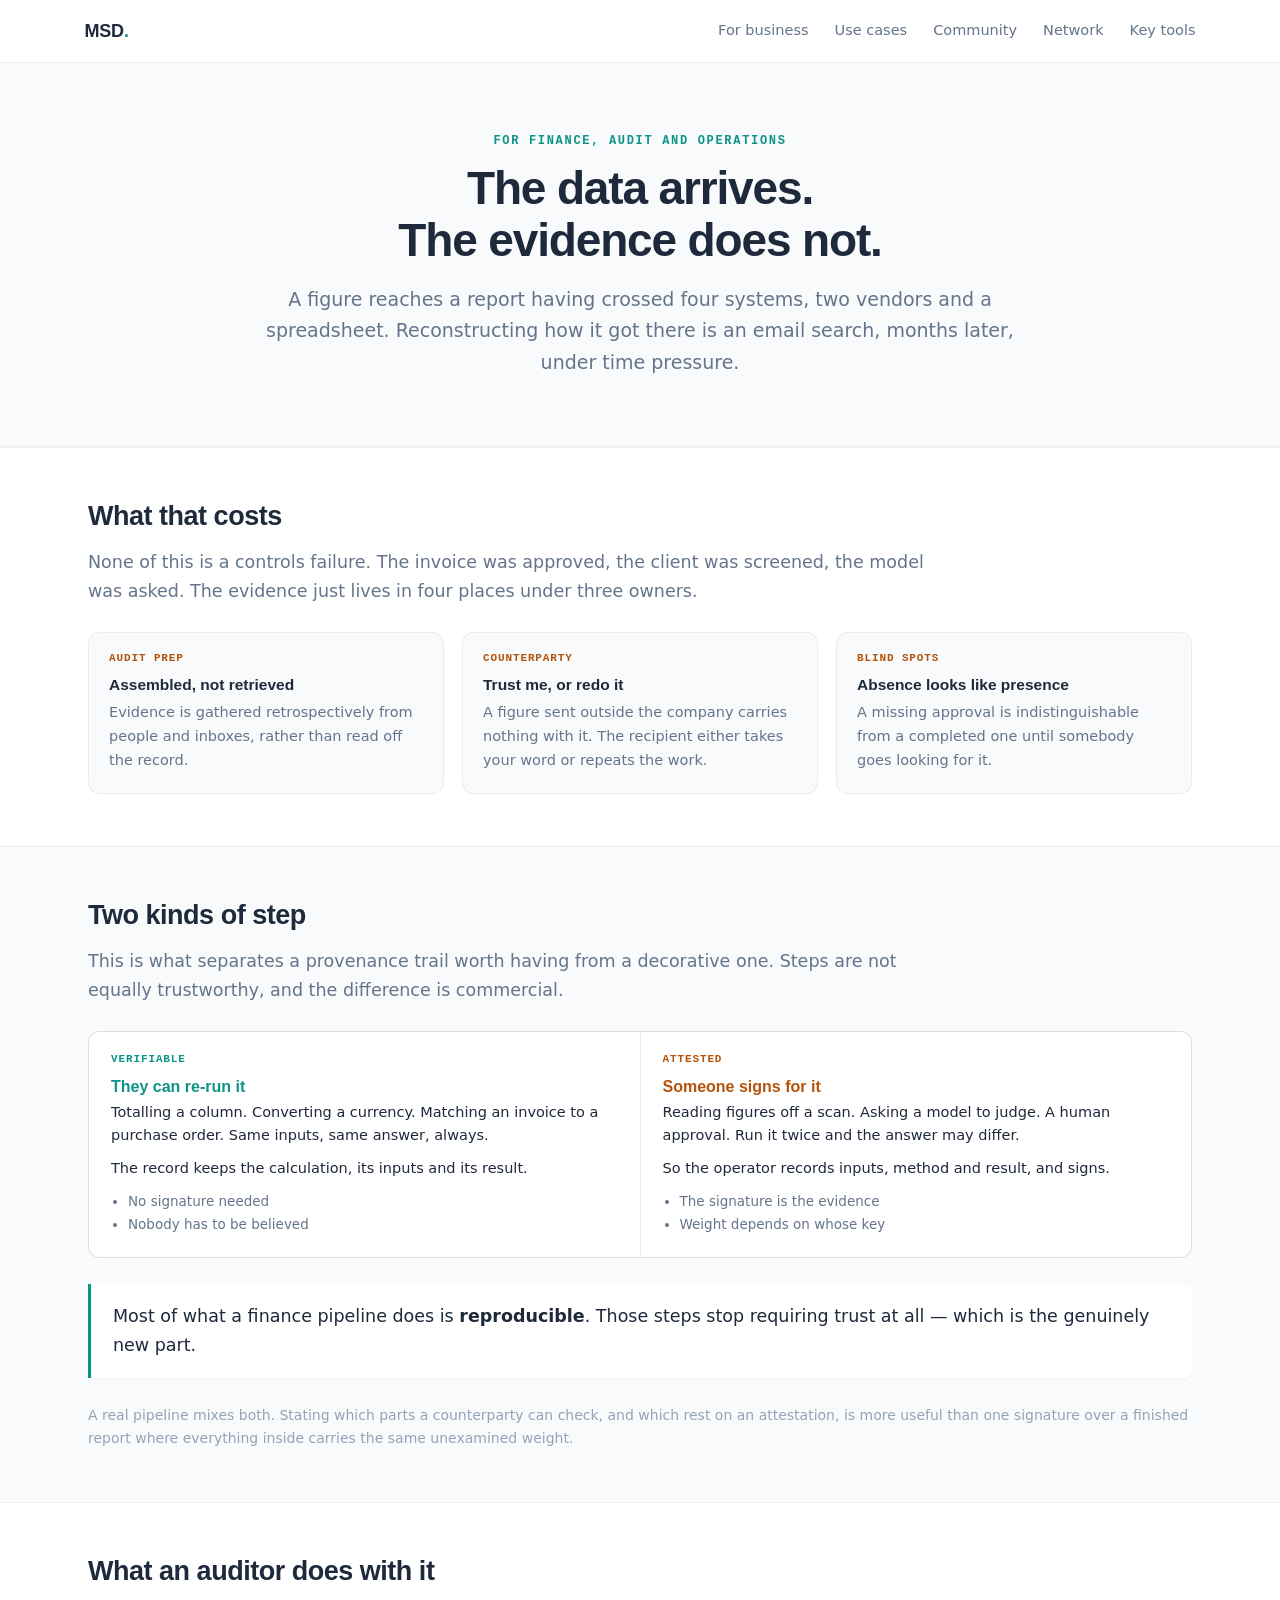
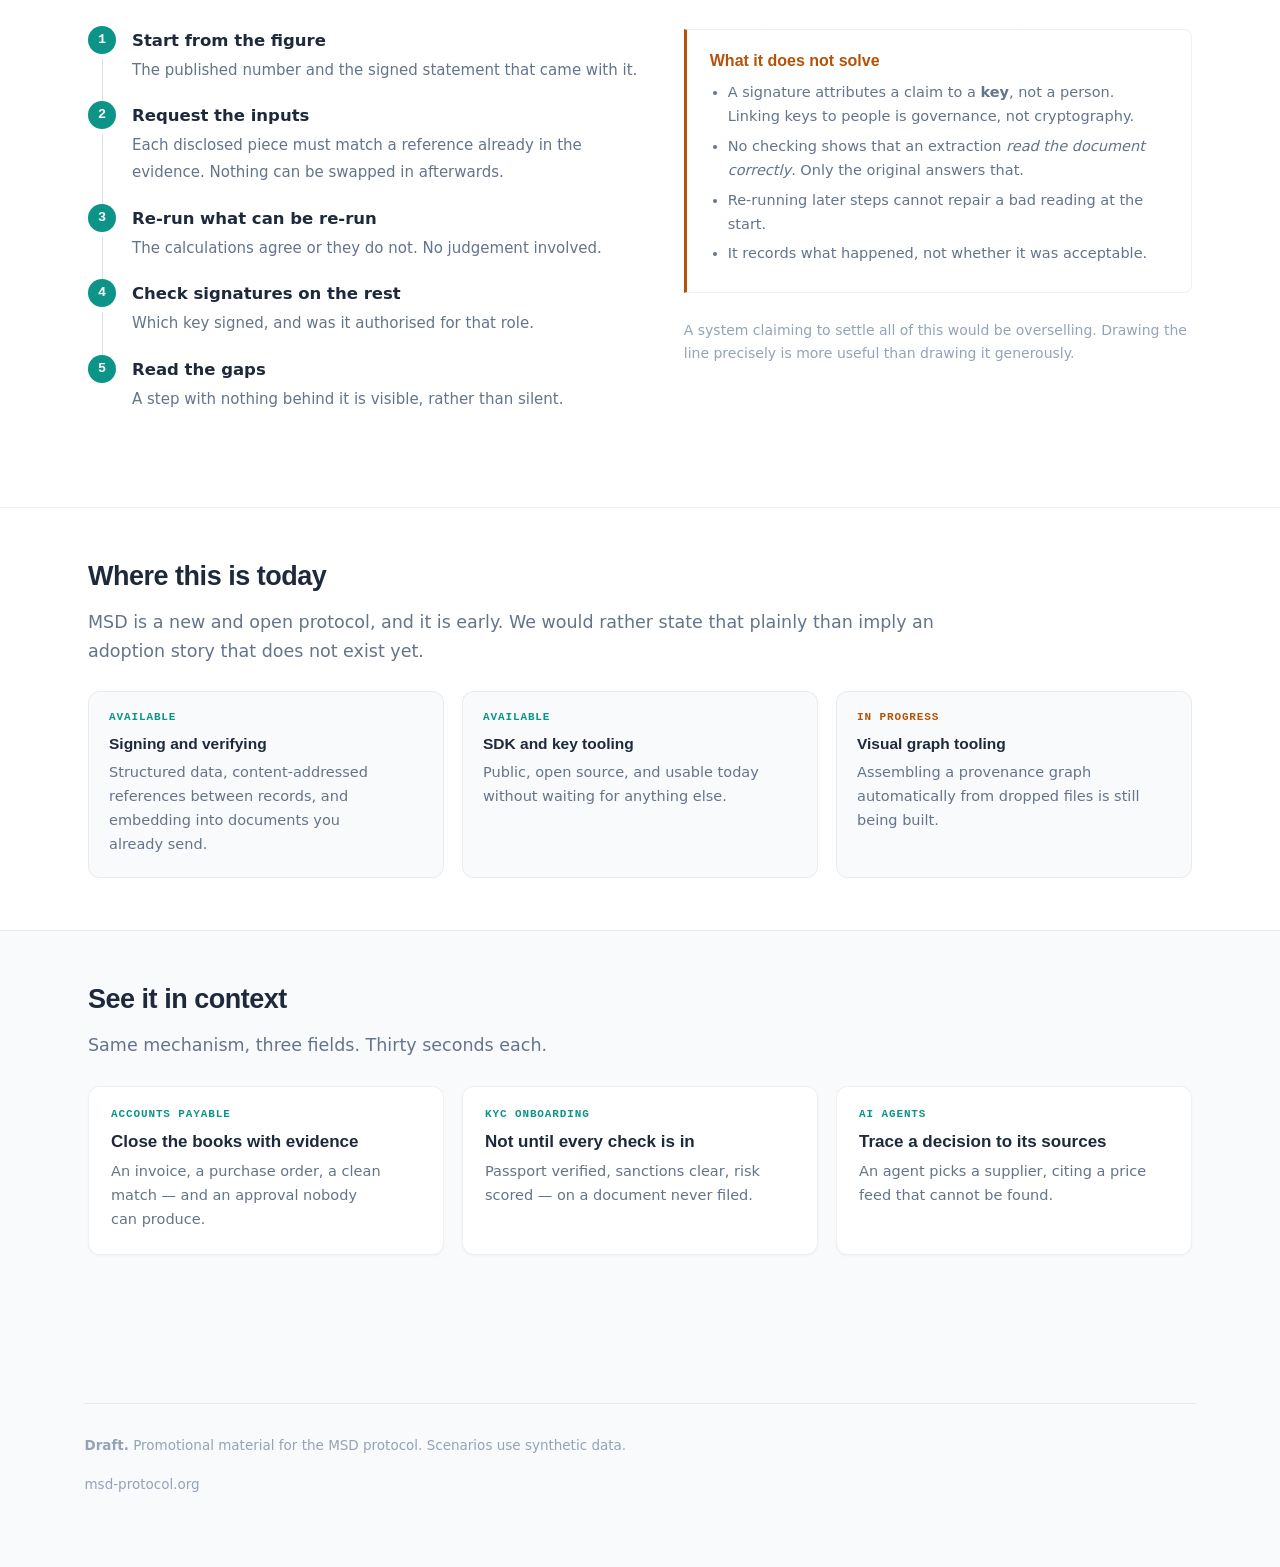
==== docs/business.html @ fffc9684 "Answer the sponsor and supervisor reviews on the landing page Two reviews a week apart asked for dif" ====
<!doctype html>
<html lang="en">
<head>
<meta charset="utf-8">
<meta name="viewport" content="width=device-width,initial-scale=1">
<title>MSD for finance and audit</title>
<meta name="description" content="What a provenance trail is worth to a finance or audit team: what a counterparty can check themselves, what rests on a signature, and what neither can tell you.">
<link rel="stylesheet" href="style.css">
</head>
<body>

<nav><div class="wrap">
  <a class="brand" href="./">MSD<span>.</span></a>
  <div class="nav-links">
    <a href="business.html">For business</a>
    <a href="cases.html">Use cases</a>
    <a href="community.html">Community</a>
    <a class="hide-sm" href="https://network.msd-protocol.org/">Network</a>
    <a class="hide-sm" href="https://key-tools.msd-protocol.org/">Key tools</a>
  </div>
</div></nav>

<header class="hero hero-center"><div class="wrap">
  <div class="eyebrow">For finance, audit and operations</div>
  <h1>The data arrives.<br>The evidence does not.</h1>
  <p class="lede">A figure reaches a report having crossed four systems, two vendors and a spreadsheet. Reconstructing how it got there is an email search, months later, under time pressure.</p>
</div></header>

<section class="band"><div class="wrap">
  <h2>What that costs</h2>
  <p class="section-lede">None of this is a controls failure. The invoice was approved, the client was screened, the model was asked. The evidence just lives in four places under three owners.</p>
  <div class="stats">
    <div class="stat">
      <span class="ico">Audit prep</span>
      <h4>Assembled, not retrieved</h4>
      <p>Evidence is gathered retrospectively from people and inboxes, rather than read off the record.</p>
    </div>
    <div class="stat">
      <span class="ico">Counterparty</span>
      <h4>Trust me, or redo it</h4>
      <p>A figure sent outside the company carries nothing with it. The recipient either takes your word or repeats the work.</p>
    </div>
    <div class="stat">
      <span class="ico">Blind spots</span>
      <h4>Absence looks like presence</h4>
      <p>A missing approval is indistinguishable from a completed one until somebody goes looking for it.</p>
    </div>
  </div>
</div></section>

<section class="band plain"><div class="wrap">
  <h2 id="two-kinds">Two kinds of step</h2>
  <p class="section-lede">This is what separates a provenance trail worth having from a decorative one. Steps are not equally trustworthy, and the difference is commercial.</p>

  <div class="compare">
    <div class="c-ver">
      <p class="sub">Verifiable</p>
      <p class="hd">They can re-run it</p>
      <p>Totalling a column. Converting a currency. Matching an invoice to a purchase order.
      Same inputs, same answer, always.</p>
      <p>The record keeps the calculation, its inputs and its result.</p>
      <ul><li>No signature needed</li><li>Nobody has to be believed</li></ul>
    </div>
    <div class="c-att">
      <p class="sub">Attested</p>
      <p class="hd">Someone signs for it</p>
      <p>Reading figures off a scan. Asking a model to judge. A human approval. Run it twice and the answer may differ.</p>
      <p>So the operator records inputs, method and result, and signs.</p>
      <ul><li>The signature is the evidence</li><li>Weight depends on whose key</li></ul>
    </div>
  </div>

  <div class="pull">Most of what a finance pipeline does is <strong>reproducible</strong>.
  Those steps stop requiring trust at all — which is the genuinely new part.</div>

  <p class="note">A real pipeline mixes both. Stating which parts a counterparty can check, and which rest on an attestation, is more useful than one signature over a finished report where everything inside carries the same unexamined weight.</p>
</div></section>

<section class="band"><div class="wrap">
  <h2>What an auditor does with it</h2>
  <div class="duo">
    <ol class="steps">
      <li><strong>Start from the figure</strong><span>The published number and the signed statement that came with it.</span></li>
      <li><strong>Request the inputs</strong><span>Each disclosed piece must match a reference already in the evidence. Nothing can be swapped in afterwards.</span></li>
      <li><strong>Re-run what can be re-run</strong><span>The calculations agree or they do not. No judgement involved.</span></li>
      <li><strong>Check signatures on the rest</strong><span>Which key signed, and was it authorised for that role.</span></li>
      <li><strong>Read the gaps</strong><span>A step with nothing behind it is visible, rather than silent.</span></li>
    </ol>
    <div>
      <div class="limits">
        <h3>What it does not solve</h3>
        <ul>
          <li>A signature attributes a claim to a <strong>key</strong>, not a person. Linking keys to people is governance, not cryptography.</li>
          <li>No checking shows that an extraction <em>read the document correctly</em>. Only the original answers that.</li>
          <li>Re-running later steps cannot repair a bad reading at the start.</li>
          <li>It records what happened, not whether it was acceptable.</li>
        </ul>
      </div>
      <p class="note">A system claiming to settle all of this would be overselling. Drawing the line precisely is more useful than drawing it generously.</p>
    </div>
  </div>
</div></section>

<section class="band"><div class="wrap">
  <h2>Where this is today</h2>
  <p class="section-lede">MSD is a new and open protocol, and it is early. We would rather state that plainly than imply an adoption story that does not exist yet.</p>
  <div class="stats">
    <div class="stat">
      <span class="ico" style="color:var(--teal)">Available</span>
      <h4>Signing and verifying</h4>
      <p>Structured data, content-addressed references between records, and embedding into documents you already send.</p>
    </div>
    <div class="stat">
      <span class="ico" style="color:var(--teal)">Available</span>
      <h4>SDK and key tooling</h4>
      <p>Public, open source, and usable today without waiting for anything else.</p>
    </div>
    <div class="stat">
      <span class="ico">In progress</span>
      <h4>Visual graph tooling</h4>
      <p>Assembling a provenance graph automatically from dropped files is still being built.</p>
    </div>
  </div>
</div></section>

<section class="band plain"><div class="wrap">
  <h2>See it in context</h2>
  <p class="section-lede">Same mechanism, three fields. Thirty seconds each.</p>
  <div class="cards">
    <a class="card" href="cases/accounting.html">
      <span class="tag">Accounts payable</span><h3>Close the books with evidence</h3>
      <p>An invoice, a purchase order, a clean match — and an approval nobody can produce.</p></a>
    <a class="card" href="cases/kyc.html">
      <span class="tag">KYC onboarding</span><h3>Not until every check is in</h3>
      <p>Passport verified, sanctions clear, risk scored — on a document never filed.</p></a>
    <a class="card" href="cases/ai-agent.html">
      <span class="tag">AI agents</span><h3>Trace a decision to its sources</h3>
      <p>An agent picks a supplier, citing a price feed that cannot be found.</p></a>
  </div>
</div></section>

<div class="wrap"><footer>
  <p><strong>Draft.</strong> Promotional material for the MSD protocol. Scenarios use synthetic data.</p>
  <p>msd-protocol.org</p>
</footer></div>

<script src="msd-analytics.js" defer></script>

</body>
</html>
---- docs/style.css ----
/* MSD marketing pages.
   Tokens mirror the live msd-protocol.org site so this ports with minimal change. */
:root{
  --bg:#f8fafb; --bg-card:#ffffff;
  --text-1:#1e293b; --text-2:#64748b; --text-3:#94a3b8;
  --primary:#445577; --teal:#0d9488;
  --amber:#b45309; --amber-bg:#fdf6ec;
  --teal-bg:#eaf6f4;
  --border:rgba(0,0,0,.06); --border-strong:rgba(0,0,0,.12);
  --radius-sm:6px; --radius-md:8px; --radius-lg:12px;
  --shadow-sm:0 1px 3px rgba(0,0,0,.04);
  --shadow-md:0 4px 16px rgba(0,0,0,.06);
  --sans:Inter,-apple-system,BlinkMacSystemFont,"Segoe UI",Roboto,system-ui,sans-serif;
  --display:Manrope,Inter,-apple-system,sans-serif;
  --mono:"JetBrains Mono",ui-monospace,SFMono-Regular,Menlo,monospace;
}
*{box-sizing:border-box}
html{scroll-behavior:smooth}
body{margin:0;background:var(--bg);color:var(--text-1);font:16.5px/1.65 var(--sans);
  -webkit-font-smoothing:antialiased}
/* Ratio-based, not a fixed cap: the column grows with the viewport so a wide
   monitor does not spend its extra width on margins. 90vw governs throughout
   on common sizes; 2000px is a backstop for ultrawide, and prose inside keeps
   its own reading measure (see .section-lede) rather than running the column. */
.wrap{width:min(90vw,2000px);max-width:100%;margin:0 auto;padding:0 clamp(20px,1.6vw,28px)}
/* Below the tablet breakpoint the ratio width is wrong: 90vw plus small padding
   leaves too little gutter, which wrapped the nav onto the wordmark. Narrow
   screens go back to full width with a fixed, comfortable gutter. */
@media(max-width:700px){.wrap{width:100%;padding:0 20px}}
/* Prose takes the width of whatever column it sits in, wrapped by the browser
   to fit. Capping it narrower than the column is what produced stranded text
   and short orphan last lines. Narrow screens are handled by .wrap shrinking.
   The exception is a full-1320px column: a single line of body text across it
   is past a comfortable measure, so centred bands cap their own prose below. */
.narrow{max-width:720px}

/* nav */
nav{border-bottom:1px solid var(--border);background:var(--bg-card)}
nav .wrap{display:flex;align-items:center;justify-content:space-between;height:62px}
.brand{font:700 18px var(--display);color:var(--text-1);text-decoration:none;letter-spacing:-.01em}
.brand span{color:var(--teal)}
.nav-links{display:flex;gap:26px;align-items:center}
.nav-links a{color:var(--text-2);text-decoration:none;font-size:14.5px}
.nav-links a:hover{color:var(--text-1)}
@media(max-width:600px){.nav-links a.hide-sm{display:none}}

/* type */
h1{font:700 clamp(32px,5vw,46px)/1.12 var(--display);letter-spacing:-.025em;margin:0 0 18px;
  text-wrap:balance;max-width:28ch}
h2{font:650 27px/1.25 var(--display);letter-spacing:-.018em;margin:58px 0 14px;text-wrap:balance}
h3{font:650 18px/1.4 var(--display);margin:30px 0 8px;text-wrap:balance}
p{margin:0 0 16px;text-wrap:pretty}
.lede{font-size:19px;color:var(--text-2);text-wrap:pretty}
.eyebrow{font:600 12px/1 var(--mono);letter-spacing:.14em;text-transform:uppercase;
  color:var(--teal);margin-bottom:16px}
.muted{color:var(--text-2)} .small{font-size:14.5px}
a{color:var(--teal)}

/* hero */
header.hero{padding:72px 0 52px;border-bottom:1px solid var(--border)}
/* the split hero carries its own height in the media column, so it needs less air */
/* The hero takes most of the first screen, so the analogy band — the sentence
   that says what MSD actually is — meets the fold instead of floating mid-page.
   78svh, not 100: a full-height hero hides the band entirely, and the band
   showing at the bottom edge is what invites the scroll. min-height, so the
   content still governs when it needs more room. */
header.hero-split{padding:clamp(36px,4vh,56px) 0 clamp(32px,3.5vh,48px);
  min-height:min(calc(78svh - 62px),760px);display:flex;align-items:center}
@media(max-width:900px){header.hero-split{min-height:0;display:block}}

/* case-page hero: the headlines are longer than the landing page's, and the
   copy column is shorter, so it takes a wider measure and sits a little
   higher than dead centre against the video */
.hero-case .hero-copy h1{max-width:min(22ch,100%);font-size:clamp(28px,2.6vw,40px)}
.hero-case .hero-copy .lede{max-width:min(44ch,100%);font-size:clamp(16.5px,1.2vw,19px)}
.hero-case .backlink{display:inline-block;margin-bottom:14px;font-size:14.5px}
.hero-case{min-height:min(calc(72svh - 62px),680px)}

/* centred hero (in-toto's arrangement). Centring also closes the empty right
   gutter a lone left-aligned text block leaves in a 1040px column. */
.hero-center{text-align:center}
.hero-center h1{max-width:min(34ch,100%);margin-left:auto;margin-right:auto}
.hero-center .lede{max-width:min(760px,100%);margin-left:auto;margin-right:auto}
.hero-center .cta-row{justify-content:center}
.hero-center .legend{justify-content:center}
/* a longer headline needs its own measure, or 34ch breaks it mid-phrase */
.hero-center h1.wide{max-width:min(28ch,100%)}
/* the back arrow is navigation, not hero copy: it stays at the left edge */
.hero-center .backlink{display:block;text-align:left}

/* split hero: copy left, media right (the arrangement c2pa.org and sigstore use).
   The video fills the right gutter that made a lone text block look stranded, so
   the page reaches its first real content far sooner than a centred stack does. */
.hero-split .wrap{display:grid;grid-template-columns:minmax(0,.82fr) minmax(0,1.18fr);
  gap:44px;align-items:center}
.hero-split .hero-copy{min-width:0}
/* 20ch keeps 'Every number came / from somewhere.' on two lines */
.hero-split h1{max-width:min(17ch,100%);font-size:clamp(32px,3.4vw,52px)}
.hero-split .lede{max-width:min(36ch,100%);font-size:clamp(17px,1.35vw,21px)}
.hero-split .note{max-width:min(40ch,100%);font-size:clamp(13.5px,1vw,15.5px)}
.hero-split .video-wrap{margin:0}
/* one column below the point where two would squeeze the headline */
@media(max-width:900px){
  .hero-split .wrap{grid-template-columns:1fr;gap:30px}
  .hero-split h1,.hero-split .lede,.hero-split .note{max-width:100%}
}

/* video */
.video-wrap{background:var(--bg-card);border:1px solid var(--border);border-radius:var(--radius-lg);
  overflow:hidden;box-shadow:var(--shadow-md);margin:30px 0}
.video-wrap video{width:100%;display:block;background:#e8edf0}
.video-cap{font-size:13.5px;color:var(--text-3);padding:11px 16px;border-top:1px solid var(--border)}

/* legend — mirrors the video key */
.legend{display:flex;flex-wrap:wrap;gap:20px;margin:22px 0 0;font-size:13.5px;color:var(--text-2)}
.legend b{font-weight:600;color:var(--text-1)}
.dot{display:inline-block;width:9px;height:9px;border-radius:50%;margin-right:7px;vertical-align:1px}
.dot.sign{background:var(--teal)} .dot.ver{background:var(--primary)}
.dot.miss{background:var(--amber)}

/* cards */
.cards{display:grid;grid-template-columns:repeat(3,1fr);gap:18px;margin:26px 0}
/* four cards split 2x2 rather than leaving one stranded on its own row */
.cards:has(> :nth-child(4)):not(:has(> :nth-child(5))){grid-template-columns:repeat(2,1fr)}
@media(max-width:820px){.cards,
  .cards:has(> :nth-child(4)):not(:has(> :nth-child(5))){grid-template-columns:1fr}}
.card{background:var(--bg-card);border:1px solid var(--border);border-radius:var(--radius-lg);
  padding:22px;box-shadow:var(--shadow-sm);text-decoration:none;color:inherit;display:block;
  transition:box-shadow .16s,transform .16s}
a.card:hover{box-shadow:var(--shadow-md);transform:translateY(-2px)}
.card h3{margin:0 0 7px;font-size:17px}
.card p{font-size:14.5px;color:var(--text-2);margin:0}
.card .tag{font:600 11px/1 var(--mono);letter-spacing:.08em;text-transform:uppercase;
  color:var(--teal);display:block;margin-bottom:10px}

/* cards that lead with the case's poster frame: the image is the content, so it
   goes edge to edge and the padding moves to an inner body */
.cards-media .card{padding:0;overflow:hidden;display:flex;flex-direction:column}
.cards-media .card img{width:100%;height:auto;aspect-ratio:1600/842;object-fit:contain;
  display:block;background:#e8edf0;border-bottom:1px solid var(--border)}
.cards-media .card-body{padding:18px 20px 20px}
.cards-media .card p{text-wrap:pretty}

/* two-column concept blocks */
.split{display:grid;grid-template-columns:1fr 1fr;gap:18px;margin:26px 0}
@media(max-width:760px){.split{grid-template-columns:1fr}}
.panel{border-radius:var(--radius-lg);padding:22px;border:1px solid var(--border)}
.panel.check{background:var(--teal-bg);border-color:rgba(13,148,136,.22)}
.panel.trust{background:var(--amber-bg);border-color:rgba(180,83,9,.2)}
.panel h3{margin:0 0 4px;font-size:16.5px}
.panel.check h3{color:var(--teal)} .panel.trust h3{color:var(--amber)}
.panel .tag{font:600 11px/1 var(--mono);letter-spacing:.08em;text-transform:uppercase;
  opacity:.8;display:block;margin-bottom:11px}
.panel p{font-size:14.5px;margin:0 0 10px}
.panel ul{margin:0;padding-left:18px;font-size:14px;color:var(--text-2)}

/* pull quote */
.pull{border-left:3px solid var(--teal);background:var(--bg-card);padding:18px 22px;
  border-radius:0 var(--radius-md) var(--radius-md) 0;margin:26px 0;font-size:17.5px;
  box-shadow:var(--shadow-sm)}

/* steps */
.steps{counter-reset:s;list-style:none;padding:0;margin:24px 0}
.steps li{counter-increment:s;position:relative;padding:0 0 19px 44px}
.steps li::before{content:counter(s);position:absolute;left:0;top:-1px;width:28px;height:28px;
  border-radius:50%;background:var(--teal);color:#fff;font:600 13.5px/28px var(--mono);text-align:center}
.steps li::after{content:"";position:absolute;left:13.5px;top:32px;bottom:1px;width:1px;background:var(--border-strong)}
.steps li:last-child::after{display:none}
.steps strong{display:block;margin-bottom:2px}
.steps span{color:var(--text-2);font-size:15px}

/* limits */
.limits{background:var(--bg-card);border:1px solid var(--border);border-left:3px solid var(--amber);
  border-radius:0 var(--radius-md) var(--radius-md) 0;padding:20px 23px;margin:26px 0}
.limits h3{margin:0 0 9px;font-size:16px;color:var(--amber)}
.limits ul{margin:0;padding-left:18px;font-size:14.5px;color:var(--text-2)}
.limits li{margin-bottom:6px}

/* status strip */
.status{background:var(--bg-card);border:1px solid var(--border);border-radius:var(--radius-lg);
  padding:22px 24px;margin:30px 0}
.status h3{margin:0 0 8px}

/* table */
table{width:100%;border-collapse:collapse;margin:22px 0;font-size:14.5px}
th,td{text-align:left;padding:11px 12px;border-bottom:1px solid var(--border);vertical-align:top}
th{font:600 11.5px/1 var(--mono);letter-spacing:.07em;text-transform:uppercase;color:var(--text-3)}
tbody tr:last-child td{border-bottom:none}

footer{margin-top:70px;padding:30px 0 56px;border-top:1px solid var(--border);
  font-size:13.5px;color:var(--text-3)}
/* small print: let it use the column rather than break at an arbitrary 72ch */
footer p{max-width:none;text-wrap:pretty}
.backlink{display:inline-block;margin:0 0 22px;font-size:14.5px;text-decoration:none}

/* ---- layout blocks (added: replace prose-column pages with structured sections) ---- */

/* alternating section bands give vertical rhythm without long prose */
.band{border-top:1px solid var(--border);background:var(--bg-card)}
.band.plain{background:transparent}
.band > .wrap{padding:52px 24px}
.band h2{margin-top:0}

/* lead paragraph under a heading, then blocks — never a wall of <p> */
/* Prose keeps a reading measure even though .wrap is now 1320px wide: a single
   line of body text across the full column is well past comfortable. Layout
   blocks — cards, tables, .duo, media — still take the whole width. */
.section-lede{font-size:17.5px;color:var(--text-2);margin:0 0 26px;text-wrap:pretty;
  max-width:min(78ch,100%)}
/* a heading centred over a full-width card row, where a left-aligned one
   would sit oddly against three evenly spaced cards */
h2.center{text-align:center}
h2.center + .cards{margin-top:22px}

/* cost / stat row */
.stats{display:grid;grid-template-columns:repeat(3,1fr);gap:18px;margin:4px 0 0}
@media(max-width:820px){.stats{grid-template-columns:1fr}}
.stat{background:var(--bg);border:1px solid var(--border);border-radius:var(--radius-lg);padding:20px}
.band.plain .stat{background:var(--bg-card)}
.stat h4{margin:0 0 6px;font:650 15.5px/1.35 var(--display)}
.stat p{margin:0;font-size:14.5px;color:var(--text-2)}
.stat .ico{font:600 11px/1 var(--mono);letter-spacing:.08em;text-transform:uppercase;
  color:var(--amber);display:block;margin-bottom:11px}

/* two-up: text beside a visual or a second block */
.duo{display:grid;grid-template-columns:1.05fr .95fr;gap:34px;align-items:start}
/* a short aside (limits, note) beside a long list should not claim half the row */
.duo:has(> .limits){grid-template-columns:1.35fr .65fr}
@media(max-width:820px){.duo,.duo:has(> .limits){grid-template-columns:1fr;gap:22px}}
.duo p:last-child{margin-bottom:0}
.duo > div > h2:first-child{margin-top:0}
/* a limits panel that is itself a duo column aligns with the heading beside it;
   one nested inside a column starts at the top of that column */
.duo > .limits{margin-top:46px}
@media(max-width:820px){.duo > .limits{margin-top:0}}

/* compact comparison strip */
.compare{display:grid;grid-template-columns:1fr 1fr;gap:1px;background:var(--border);
  border:1px solid var(--border);border-radius:var(--radius-lg);overflow:hidden;margin:26px 0}
@media(max-width:700px){.compare{grid-template-columns:1fr}}
.compare > div{background:var(--bg-card);padding:22px}
.compare .hd{font:650 16px/1.3 var(--display);margin:0 0 3px}
.compare .sub{font:600 11px/1 var(--mono);letter-spacing:.08em;text-transform:uppercase;
  margin:0 0 12px}
.compare .c-ver .hd,.compare .c-ver .sub{color:var(--teal)}
.compare .c-att .hd,.compare .c-att .sub{color:var(--amber)}
.compare p{font-size:14.5px;margin:0 0 9px}
.compare ul{margin:0;padding-left:17px;font-size:13.5px;color:var(--text-2)}

/* quiet inline note */
.note{font-size:14px;color:var(--text-3);margin:14px 0 0;text-wrap:pretty}

/* ---- hero CTAs and analogy (pattern borrowed from c2pa.org / in-toto.io) ---- */
.cta-row{display:flex;flex-wrap:wrap;gap:11px;margin:26px 0 0}
.btn{display:inline-block;padding:11px 20px;border-radius:var(--radius-md);
  border:1px solid var(--border-strong);background:var(--bg-card);color:var(--text-1);
  text-decoration:none;font-size:14.5px;font-weight:500;transition:.15s}
.btn:hover{border-color:var(--teal);color:var(--teal)}
.btn-primary{background:var(--teal);border-color:var(--teal);color:#fff}
.btn-primary:hover{background:#0b7f74;border-color:#0b7f74;color:#fff}
.analogy{background:var(--teal-bg);border:1px solid rgba(13,148,136,.2);
  border-radius:var(--radius-lg);padding:20px 24px;margin:44px 0 0}
.analogy p{margin:0;font-size:17px;text-wrap:pretty}

/* ---- full-width colour bands (in-toto's main structural device) ---- */
.band-accent{background:var(--primary);color:#fff;border:0}
.band-accent .wrap{padding:44px 24px;text-align:center}
.band-accent p{margin:0 auto;max-width:62ch;font-size:18.5px;line-height:1.6;color:#fff;
  opacity:.95;text-wrap:pretty}
.band-accent strong{color:#fff;font-weight:650}

.band-teal{background:var(--teal);color:#fff;border:0}
.band-teal .wrap{padding:36px 24px;text-align:center}
.band-teal p{margin:0 auto;max-width:64ch;color:#fff;font-size:16.5px;text-wrap:pretty}
.band-teal a{color:#fff;text-decoration:underline;text-underline-offset:3px}

/* a single routing line under the feature row, for the one destination the
   three features do not already cover */
.features-more{margin:34px 0 0;text-align:center;font-size:15.5px;color:var(--text-2)}
.features-more a{font-weight:500}

/* icon-style feature row, one sentence each */
/* The grid stays full width, but each cell's text keeps a measure: at 1900px a
   third of the column is still ~560px, which runs a one-sentence card as one
   long line instead of the two it is written for. */
.features{display:grid;grid-template-columns:repeat(3,1fr);gap:30px 44px;text-align:center}
/* Cap the cell itself, not the text inside it: capping only the paragraph left
   the icon and heading centred on the full cell and the text centred on its own
   narrower box, so the three did not line up. At 1900px a third of the column
   is ~560px, which runs a one-sentence card as one long line. */
.feature{max-width:36ch;margin:0 auto}
@media(max-width:820px){.features{grid-template-columns:1fr;gap:26px}}
.feature .mark{width:38px;height:38px;margin:0 auto 14px;border-radius:9px;
  background:var(--teal-bg);display:flex;align-items:center;justify-content:center}
.feature .mark svg{width:19px;height:19px;stroke:var(--teal);fill:none;stroke-width:1.9}
.feature h3{margin:0 0 6px;font-size:16.5px}
.feature p{margin:0 0 10px;font-size:14.5px;color:var(--text-2)}
.feature a{font-size:14px;text-decoration:none;border-bottom:1px solid currentColor;
  padding-bottom:1px}

/* a quieter second line inside a colour band — used for the evidence note */
.band-teal .band-note{margin:12px auto 0;font-size:14px;opacity:.88;max-width:62ch}

/* Evidence graph — our own figure, modelled on the sponsor's document-graph tool
   but drawn in our palette with the case's own scenario, so it needs no
   permission, no dark-theme screenshot, and no data that is not ours. */
.evidence{margin:26px 0 0;padding:0}
.ev-stats{display:flex;flex-wrap:wrap;gap:8px;margin-bottom:16px}
.ev-stat{background:var(--bg-card);border:1px solid var(--border-strong);border-radius:999px;
  padding:5px 13px;font-size:13px;color:var(--text-2)}
.ev-stat b{color:var(--text-1);font-weight:600}
.ev-stat.warn{background:var(--amber-bg);border-color:rgba(180,83,9,.25);color:var(--amber)}
.ev-stat.warn b{color:var(--amber)}
.evidence svg{display:block;width:100%;height:auto;background:var(--bg-card);
  border:1px solid var(--border);border-radius:var(--radius-lg);padding:14px 10px}
.evidence figcaption{margin-top:13px;color:var(--text-2);font-size:14.5px;max-width:760px}
/* Below ~820px the graph's labels shrink past legibility if the SVG is scaled to
   fit. Scrolling the figure sideways keeps the type at a readable size, which is
   the right trade for a diagram whose whole point is the words on the nodes. */
@media(max-width:820px){
  .ev-scroll{overflow-x:auto;-webkit-overflow-scrolling:touch;
    border:1px solid var(--border);border-radius:var(--radius-lg);background:var(--bg-card)}
  .evidence .ev-scroll svg{width:760px;max-width:none;border:0;border-radius:0;padding:14px 10px}
  .evidence .ev-hint{display:block}
}
.ev-hint{display:none;margin:9px 0 0;font-size:13px;color:var(--text-3)}

/* Role routing — "MSD for accounting, MSD for AI" (sponsor review, 2026-10-16),
   which is also the supervisor's targeting note: route by who the reader is
   rather than averaging three audiences into one hero. */
.routes-h{text-align:center;margin:0 0 6px}
.routes-h + .section-lede{text-align:center;margin:0 auto 26px}
.routes{display:grid;grid-template-columns:repeat(3,1fr);gap:18px}
@media(max-width:820px){.routes{grid-template-columns:1fr}}
.route{display:flex;flex-direction:column;gap:7px;background:var(--bg-card);
  border:1px solid var(--border);border-radius:var(--radius-lg);padding:22px 22px 20px;
  text-decoration:none;color:inherit;box-shadow:var(--shadow-sm);
  transition:border-color .15s,box-shadow .15s,transform .15s}
.route:hover{border-color:var(--teal);box-shadow:var(--shadow-md);transform:translateY(-2px)}
.route-k{font:700 17px var(--display);color:var(--text-1);letter-spacing:-.01em}
.route-w{color:var(--text-2);font-size:14.5px;line-height:1.55}
.route-go{margin-top:auto;padding-top:6px;color:var(--teal);font-size:13.5px;font-weight:500}

/* Interest capture. The supervisor's note (2026-10-13) was that the Network
   sign-in does not read as a way to register interest — "join our mailing list"
   is the pattern people recognise. The Network link stays; this answers a
   different question (who wants to hear more, not who has a file to check). */
.signup-band{border-top:1px solid var(--border)}
.signup{display:grid;grid-template-columns:1.05fr .95fr;gap:36px;align-items:center}
@media(max-width:820px){.signup{grid-template-columns:1fr;gap:20px}}
.signup-copy h2{margin:0 0 8px}
.signup-copy p{margin:0;color:var(--text-2);max-width:52ch}
.signup-form{display:grid;grid-template-columns:1fr auto;gap:10px;align-items:start}
@media(max-width:560px){.signup-form{grid-template-columns:1fr}}
.signup-form input{font:16px var(--sans);color:var(--text-1);background:var(--bg-card);
  border:1px solid var(--border-strong);border-radius:var(--radius-md);padding:12px 14px;width:100%}
.signup-form input:focus{outline:2px solid var(--teal);outline-offset:1px;border-color:var(--teal)}
.signup-form .btn{white-space:nowrap}
.signup-note{grid-column:1/-1;margin:2px 0 0;font-size:13px;color:var(--text-3)}
.signup-note.is-ok{color:var(--teal)}
.signup-note.is-warn{color:var(--amber)}
.signup-form.is-done input,.signup-form.is-done .btn{opacity:.55;pointer-events:none}
.sr-only{position:absolute;width:1px;height:1px;padding:0;margin:-1px;overflow:hidden;
  clip:rect(0,0,0,0);white-space:nowrap;border:0}
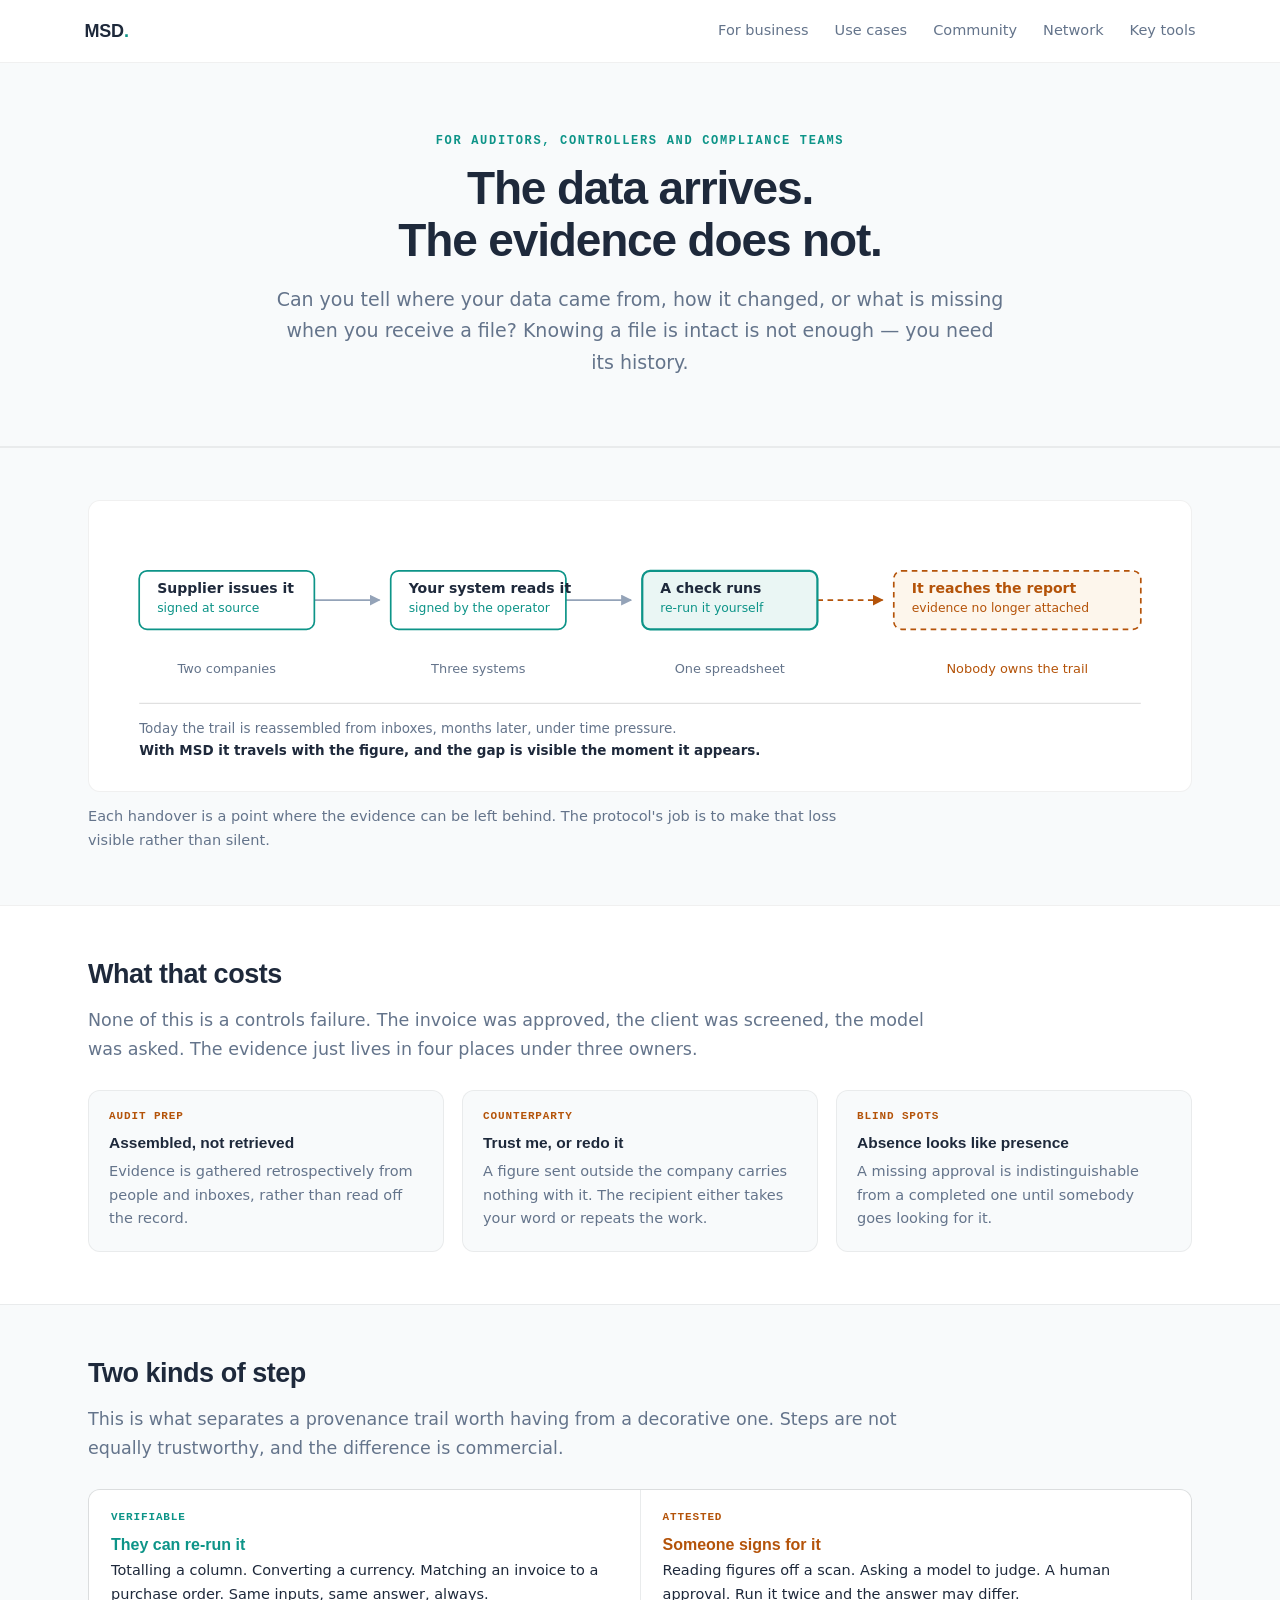
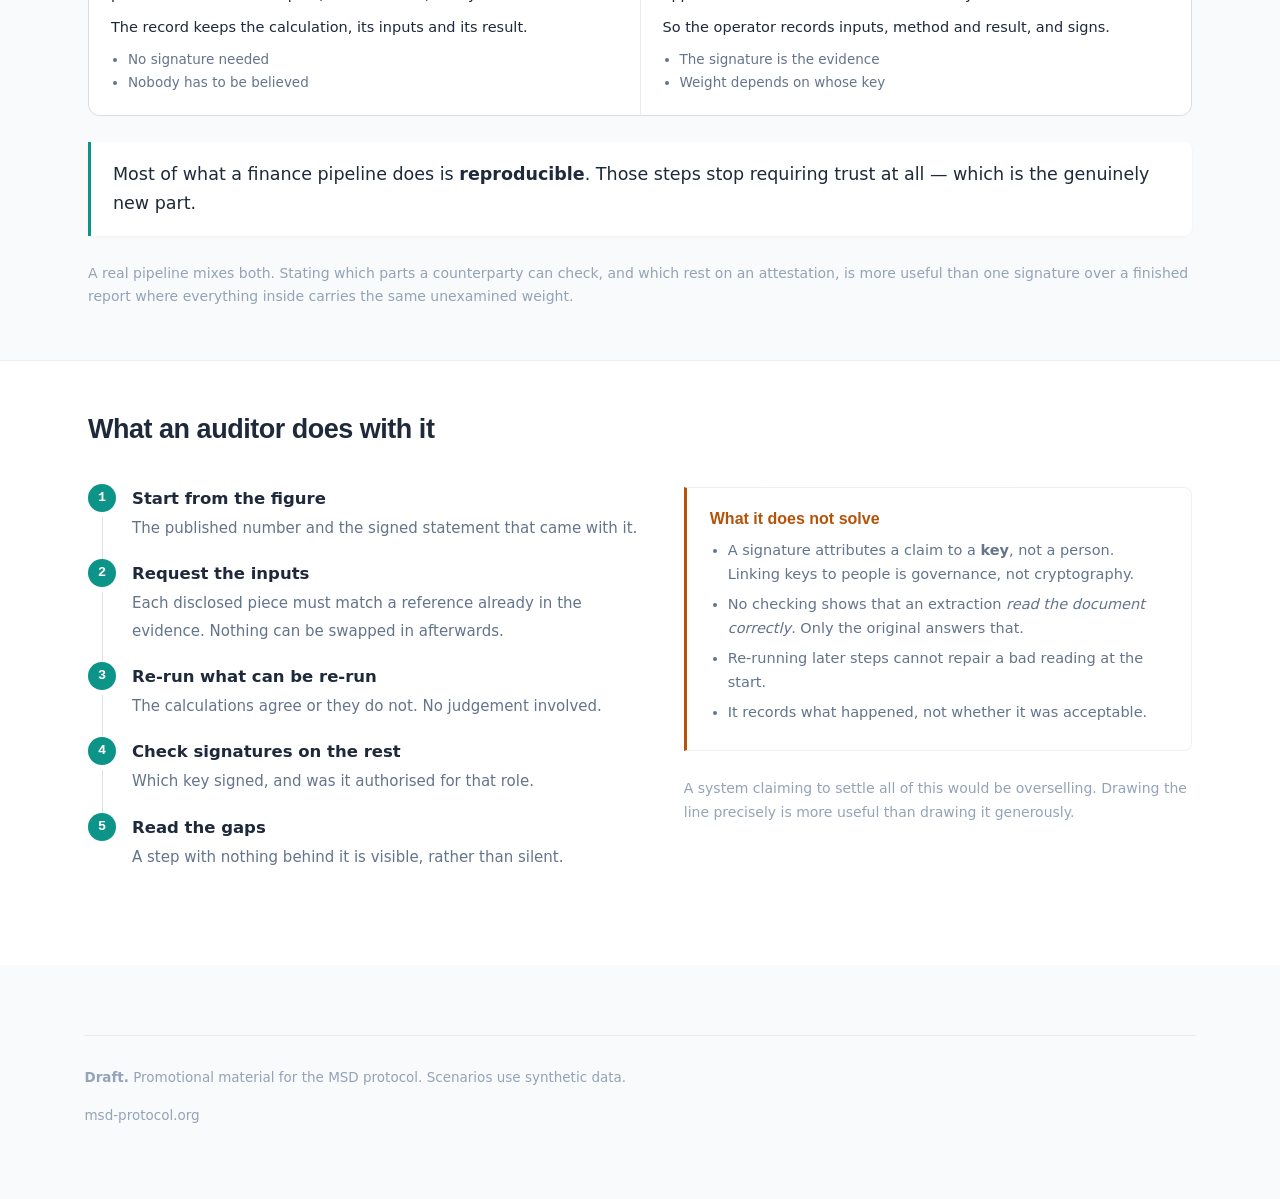
==== commit 9c082751: "Give the business and community pages a picture each Both pages were walls of prose next to a landin" ====
--- a/docs/business.html
+++ b/docs/business.html
@@ -13,7 +13,7 @@
   <a class="brand" href="./">MSD<span>.</span></a>
   <div class="nav-links">
     <a href="business.html">For business</a>
-    <a href="cases.html">Use cases</a>
+    <a href="index.html#see-it">Use cases</a>
     <a href="community.html">Community</a>
     <a class="hide-sm" href="https://network.msd-protocol.org/">Network</a>
     <a class="hide-sm" href="https://key-tools.msd-protocol.org/">Key tools</a>
@@ -21,10 +21,58 @@
 </div></nav>
 
 <header class="hero hero-center"><div class="wrap">
-  <div class="eyebrow">For finance, audit and operations</div>
+  <div class="eyebrow">For auditors, controllers and compliance teams</div>
   <h1>The data arrives.<br>The evidence does not.</h1>
-  <p class="lede">A figure reaches a report having crossed four systems, two vendors and a spreadsheet. Reconstructing how it got there is an email search, months later, under time pressure.</p>
+  <p class="lede">Can you tell where your data came from, how it changed, or what is missing when you receive a file? Knowing a file is intact is not enough — you need its history.</p>
 </div></header>
+
+<section class="band plain"><div class="wrap">
+  <figure class="journey">
+    <svg viewBox="0 0 960 230" role="img"
+         aria-label="One figure crossing four systems: it is signed when the supplier issues it, re-checkable after extraction, still sound after the match, and arrives in the report with its evidence no longer attached.">
+      <defs>
+        <marker id="bz-ar" viewBox="0 0 10 10" refX="9" refY="5" markerWidth="7" markerHeight="7" orient="auto-start-reverse">
+          <path d="M0 0 L10 5 L0 10 z" fill="var(--text-3)"/>
+        </marker>
+        <marker id="bz-ar-a" viewBox="0 0 10 10" refX="9" refY="5" markerWidth="7" markerHeight="7" orient="auto-start-reverse">
+          <path d="M0 0 L10 5 L0 10 z" fill="var(--amber)"/>
+        </marker>
+      </defs>
+
+      <line x1="190" y1="74" x2="248" y2="74" stroke="var(--text-3)" stroke-width="1.4" marker-end="url(#bz-ar)"/>
+      <line x1="414" y1="74" x2="472" y2="74" stroke="var(--text-3)" stroke-width="1.4" marker-end="url(#bz-ar)"/>
+      <line x1="638" y1="74" x2="696" y2="74" stroke="var(--amber)" stroke-width="1.4" stroke-dasharray="5 4" marker-end="url(#bz-ar-a)"/>
+
+      <g>
+        <rect x="34" y="48" width="156" height="52" rx="7" fill="var(--bg-card)" stroke="var(--teal)" stroke-width="1.5"/>
+        <text x="50" y="68" font-family="var(--sans)" font-size="12.5" font-weight="600" fill="var(--text-1)">Supplier issues it</text>
+        <text x="50" y="85" font-family="var(--sans)" font-size="11" fill="var(--teal)">signed at source</text>
+
+        <rect x="258" y="48" width="156" height="52" rx="7" fill="var(--bg-card)" stroke="var(--teal)" stroke-width="1.5"/>
+        <text x="274" y="68" font-family="var(--sans)" font-size="12.5" font-weight="600" fill="var(--text-1)">Your system reads it</text>
+        <text x="274" y="85" font-family="var(--sans)" font-size="11" fill="var(--teal)">signed by the operator</text>
+
+        <rect x="482" y="48" width="156" height="52" rx="7" fill="var(--teal-bg)" stroke="var(--teal)" stroke-width="2"/>
+        <text x="498" y="68" font-family="var(--sans)" font-size="12.5" font-weight="600" fill="var(--text-1)">A check runs</text>
+        <text x="498" y="85" font-family="var(--sans)" font-size="11" fill="var(--teal)">re-run it yourself</text>
+
+        <rect x="706" y="48" width="220" height="52" rx="7" fill="var(--amber-bg)" stroke="var(--amber)" stroke-width="1.5" stroke-dasharray="5 4"/>
+        <text x="722" y="68" font-family="var(--sans)" font-size="12.5" font-weight="600" fill="var(--amber)">It reaches the report</text>
+        <text x="722" y="85" font-family="var(--sans)" font-size="11" fill="var(--amber)">evidence no longer attached</text>
+      </g>
+
+      <text x="112" y="139" font-family="var(--sans)" font-size="11.5" fill="var(--text-2)" text-anchor="middle">Two companies</text>
+      <text x="336" y="139" font-family="var(--sans)" font-size="11.5" fill="var(--text-2)" text-anchor="middle">Three systems</text>
+      <text x="560" y="139" font-family="var(--sans)" font-size="11.5" fill="var(--text-2)" text-anchor="middle">One spreadsheet</text>
+      <text x="816" y="139" font-family="var(--sans)" font-size="11.5" fill="var(--amber)" text-anchor="middle">Nobody owns the trail</text>
+
+      <line x1="34" y1="166" x2="926" y2="166" stroke="var(--border-strong)" stroke-width="1"/>
+      <text x="34" y="192" font-family="var(--sans)" font-size="12" fill="var(--text-2)">Today the trail is reassembled from inboxes, months later, under time pressure.</text>
+      <text x="34" y="212" font-family="var(--sans)" font-size="12" font-weight="600" fill="var(--text-1)">With MSD it travels with the figure, and the gap is visible the moment it appears.</text>
+    </svg>
+    <figcaption>Each handover is a point where the evidence can be left behind. The protocol's job is to make that loss visible rather than silent.</figcaption>
+  </figure>
+</div></section>
 
 <section class="band"><div class="wrap">
   <h2>What that costs</h2>
@@ -101,43 +149,6 @@
   </div>
 </div></section>
 
-<section class="band"><div class="wrap">
-  <h2>Where this is today</h2>
-  <p class="section-lede">MSD is a new and open protocol, and it is early. We would rather state that plainly than imply an adoption story that does not exist yet.</p>
-  <div class="stats">
-    <div class="stat">
-      <span class="ico" style="color:var(--teal)">Available</span>
-      <h4>Signing and verifying</h4>
-      <p>Structured data, content-addressed references between records, and embedding into documents you already send.</p>
-    </div>
-    <div class="stat">
-      <span class="ico" style="color:var(--teal)">Available</span>
-      <h4>SDK and key tooling</h4>
-      <p>Public, open source, and usable today without waiting for anything else.</p>
-    </div>
-    <div class="stat">
-      <span class="ico">In progress</span>
-      <h4>Visual graph tooling</h4>
-      <p>Assembling a provenance graph automatically from dropped files is still being built.</p>
-    </div>
-  </div>
-</div></section>
-
-<section class="band plain"><div class="wrap">
-  <h2>See it in context</h2>
-  <p class="section-lede">Same mechanism, three fields. Thirty seconds each.</p>
-  <div class="cards">
-    <a class="card" href="cases/accounting.html">
-      <span class="tag">Accounts payable</span><h3>Close the books with evidence</h3>
-      <p>An invoice, a purchase order, a clean match — and an approval nobody can produce.</p></a>
-    <a class="card" href="cases/kyc.html">
-      <span class="tag">KYC onboarding</span><h3>Not until every check is in</h3>
-      <p>Passport verified, sanctions clear, risk scored — on a document never filed.</p></a>
-    <a class="card" href="cases/ai-agent.html">
-      <span class="tag">AI agents</span><h3>Trace a decision to its sources</h3>
-      <p>An agent picks a supplier, citing a price feed that cannot be found.</p></a>
-  </div>
-</div></section>
 
 <div class="wrap"><footer>
   <p><strong>Draft.</strong> Promotional material for the MSD protocol. Scenarios use synthetic data.</p>
--- a/docs/style.css
+++ b/docs/style.css
@@ -332,11 +332,16 @@
 .routes-h + .section-lede{text-align:center;margin:0 auto 26px}
 .routes{display:grid;grid-template-columns:repeat(3,1fr);gap:18px}
 @media(max-width:820px){.routes{grid-template-columns:1fr}}
-.route{display:flex;flex-direction:column;gap:7px;background:var(--bg-card);
-  border:1px solid var(--border);border-radius:var(--radius-lg);padding:22px 22px 20px;
+.route{display:flex;flex-direction:column;background:var(--bg-card);
+  border:1px solid var(--border);border-radius:var(--radius-lg);overflow:hidden;
   text-decoration:none;color:inherit;box-shadow:var(--shadow-sm);
   transition:border-color .15s,box-shadow .15s,transform .15s}
 .route:hover{border-color:var(--teal);box-shadow:var(--shadow-md);transform:translateY(-2px)}
+/* The posters are 1600x842 (ratio 1.9), not 16:9, and each carries a burned-in
+   headline — so they declare their real ratio and are never cropped. */
+.route img{width:100%;height:auto;aspect-ratio:1600/842;object-fit:contain;
+  display:block;background:var(--bg);border-bottom:1px solid var(--border)}
+.route-body{display:flex;flex-direction:column;gap:7px;padding:20px 22px 18px;flex:1}
 .route-k{font:700 17px var(--display);color:var(--text-1);letter-spacing:-.01em}
 .route-w{color:var(--text-2);font-size:14.5px;line-height:1.55}
 .route-go{margin-top:auto;padding-top:6px;color:var(--teal);font-size:13.5px;font-weight:500}
@@ -362,3 +367,27 @@
 .signup-form.is-done input,.signup-form.is-done .btn{opacity:.55;pointer-events:none}
 .sr-only{position:absolute;width:1px;height:1px;padding:0;margin:-1px;overflow:hidden;
   clip:rect(0,0,0,0);white-space:nowrap;border:0}
+.signup-sub{margin:8px 0 0;color:var(--text-3);font-size:14px}
+.signup-download{grid-column:1/-1;display:inline-block;margin-top:4px;
+  color:var(--teal);font-weight:500;font-size:14.5px}
+
+/* The journey figure on the business page: one line of handovers, so the loss
+   of evidence reads as a sequence rather than a claim. */
+.journey{margin:0;padding:0}
+.journey svg{display:block;width:100%;height:auto;background:var(--bg-card);
+  border:1px solid var(--border);border-radius:var(--radius-lg);padding:16px 12px}
+.journey figcaption{margin-top:13px;color:var(--text-2);font-size:14.5px;max-width:760px}
+@media(max-width:820px){
+  .journey{overflow-x:auto;-webkit-overflow-scrolling:touch}
+  .journey svg{width:820px;max-width:none}
+}
+
+/* Maturity timeline on the community page: one line, solid where things work
+   and dashed where they do not, so "early" is a position rather than a hedge. */
+.stage{margin:0 0 30px;padding:0}
+.stage svg{display:block;width:100%;height:auto;background:var(--bg-card);
+  border:1px solid var(--border);border-radius:var(--radius-lg);padding:16px 12px}
+@media(max-width:820px){
+  .stage{overflow-x:auto;-webkit-overflow-scrolling:touch}
+  .stage svg{width:860px;max-width:none}
+}
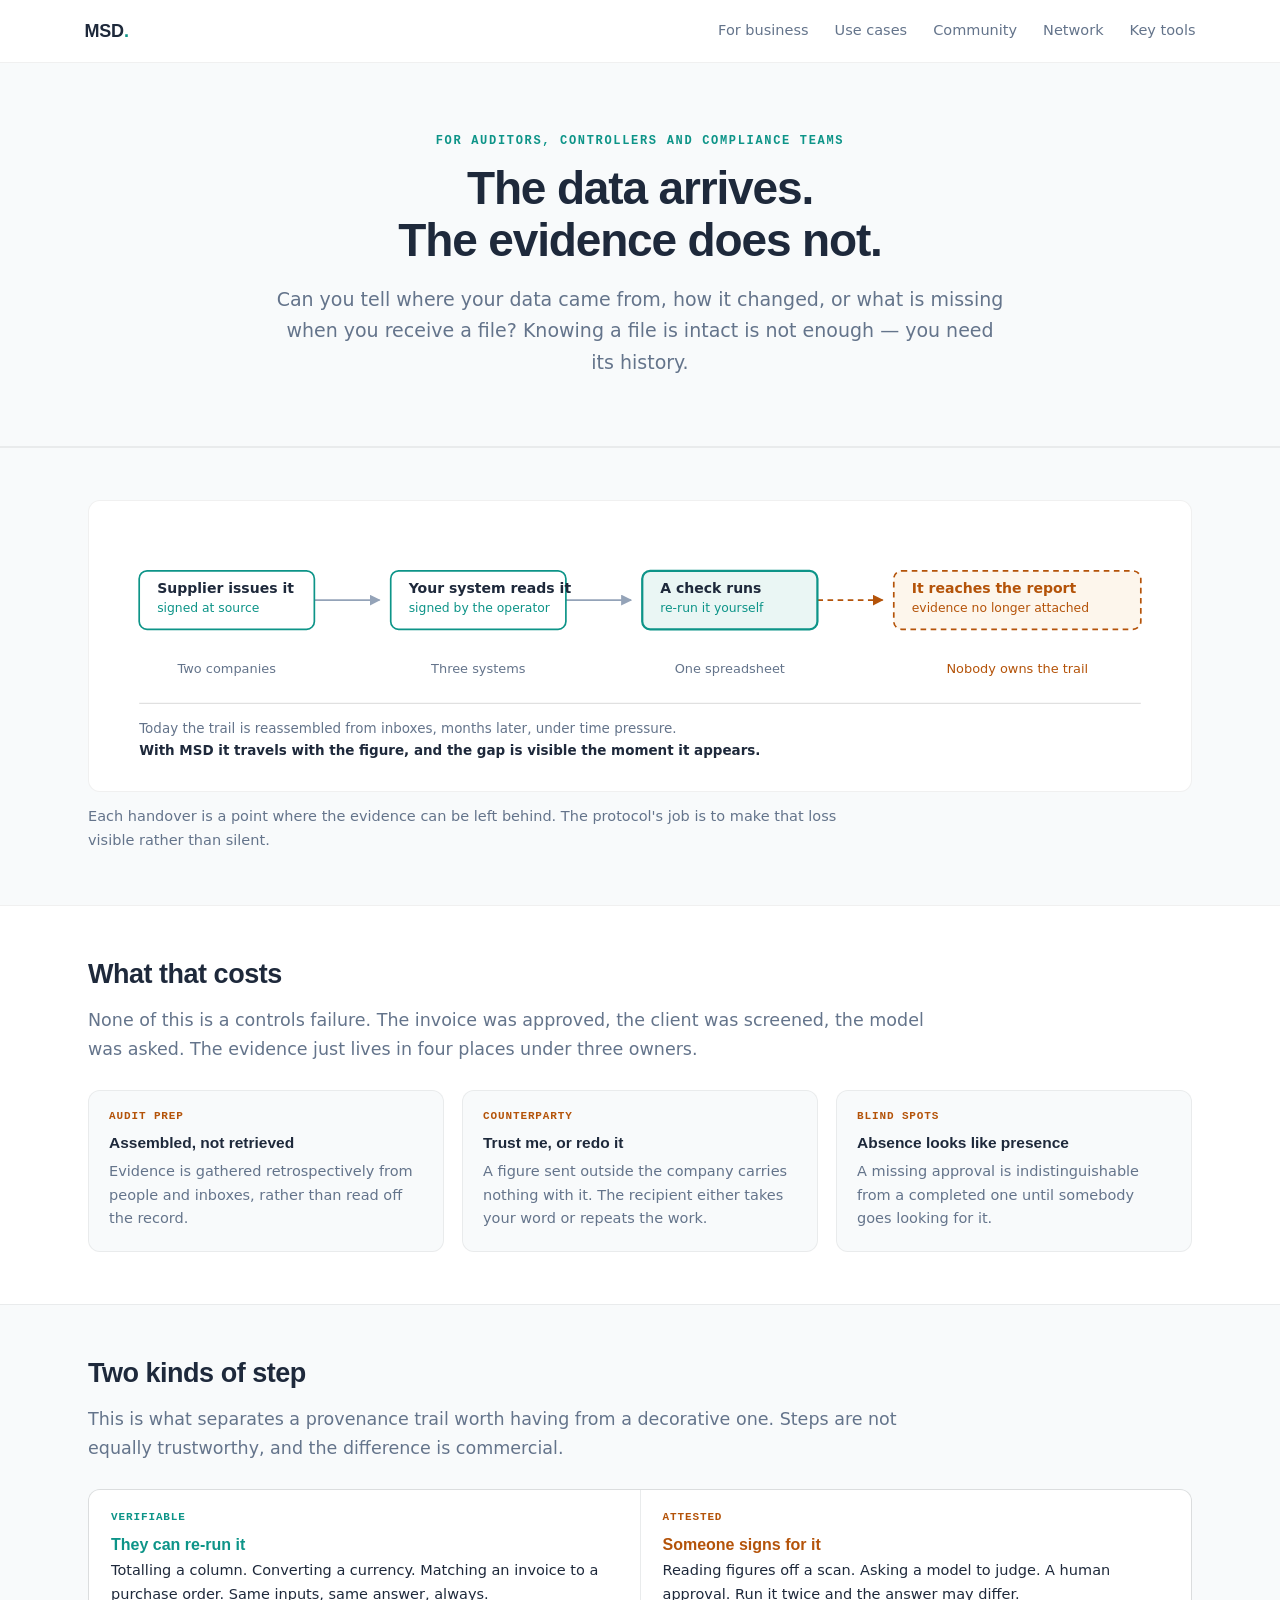
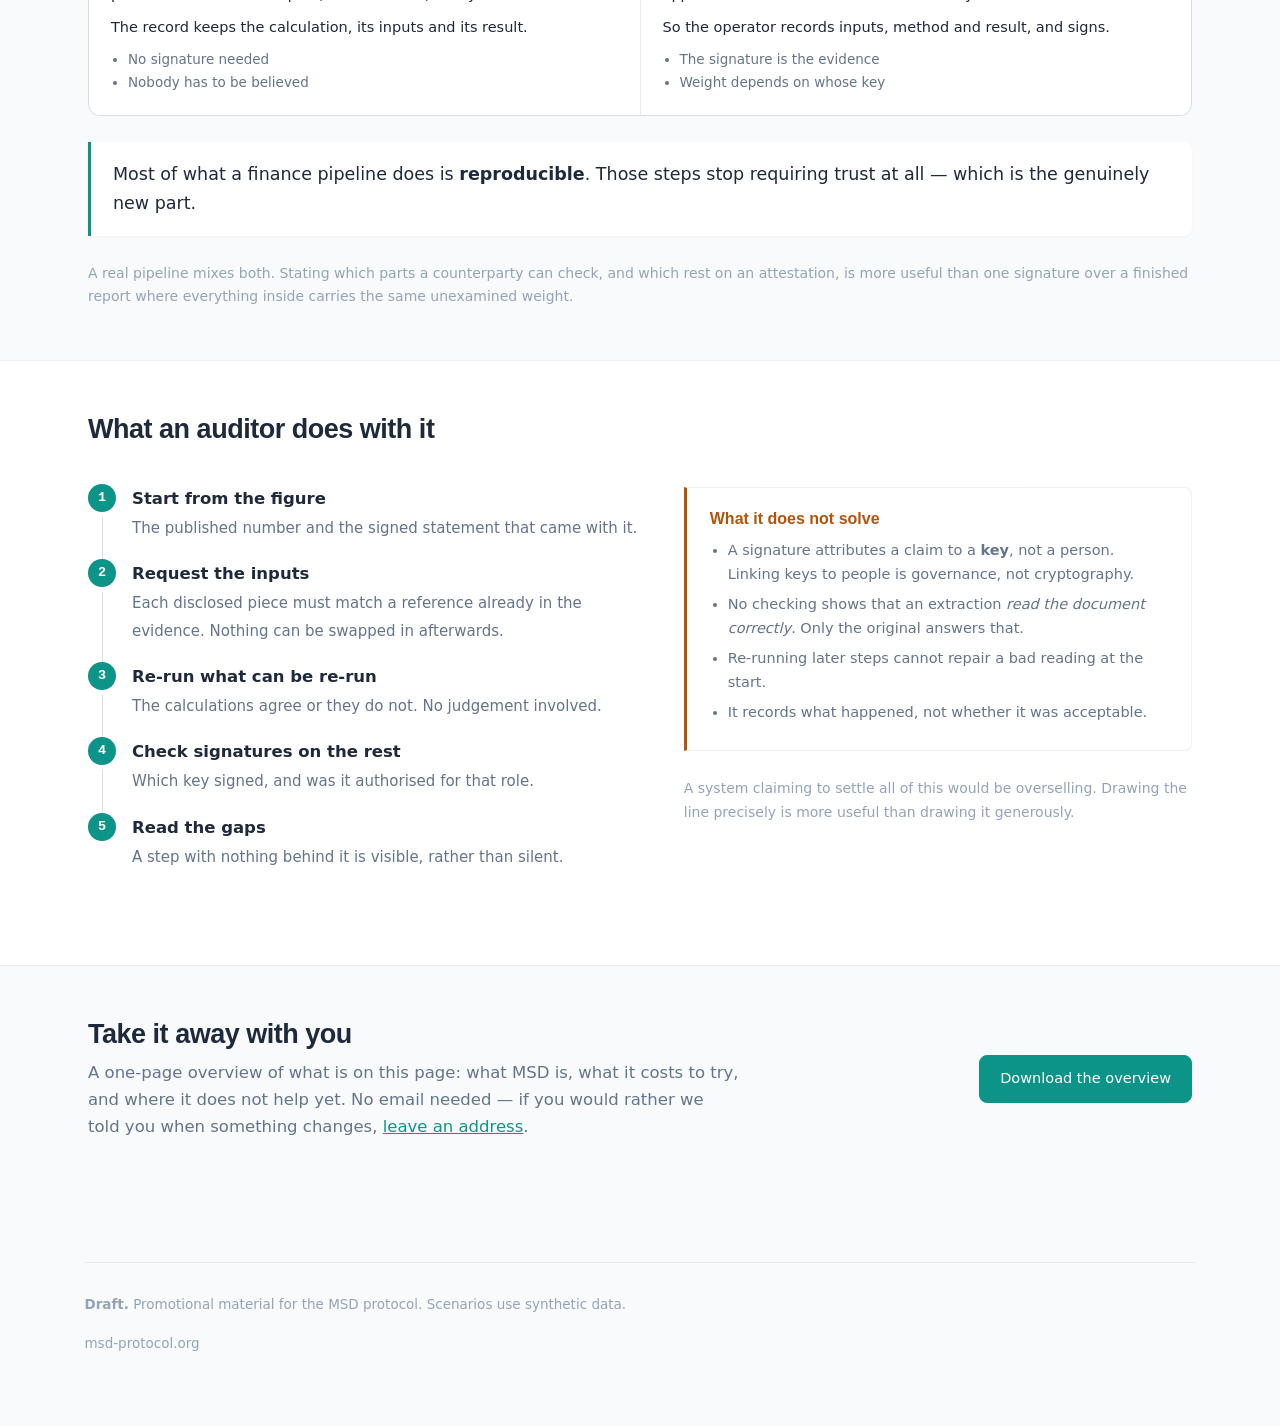
==== commit cfea3ec0: "Put a permanent overview download on the business page One link that only appeared after submitting " ====
--- a/docs/business.html
+++ b/docs/business.html
@@ -149,6 +149,15 @@
   </div>
 </div></section>
 
+<section class="band plain"><div class="wrap">
+  <div class="takeaway">
+    <div class="takeaway-copy">
+      <h2>Take it away with you</h2>
+      <p>A one-page overview of what is on this page: what MSD is, what it costs to try, and where it does not help yet. No email needed — if you would rather we told you when something changes, <a href="index.html#keep-me-posted">leave an address</a>.</p>
+    </div>
+    <a class="btn btn-primary dl" id="overviewDirect" href="files/msd-overview-placeholder.pdf" download>Download the overview</a>
+  </div>
+</div></section>
 
 <div class="wrap"><footer>
   <p><strong>Draft.</strong> Promotional material for the MSD protocol. Scenarios use synthetic data.</p>
--- a/docs/style.css
+++ b/docs/style.css
@@ -391,3 +391,13 @@
   .stage{overflow-x:auto;-webkit-overflow-scrolling:touch}
   .stage svg{width:860px;max-width:none}
 }
+
+/* Permanent, ungated copy of the overview. The gated one on the landing page
+   is the measurement; this one is the courtesy — somebody who has read the
+   whole business page should not have to trade an address for a summary of
+   what they just read. Tracked separately so the two routes can be compared. */
+.takeaway{display:flex;gap:30px;align-items:center;justify-content:space-between;flex-wrap:wrap}
+.takeaway-copy{flex:1 1 440px}
+.takeaway-copy h2{margin:0 0 7px}
+.takeaway-copy p{margin:0;color:var(--text-2);max-width:62ch}
+.takeaway .dl{white-space:nowrap;flex:0 0 auto}
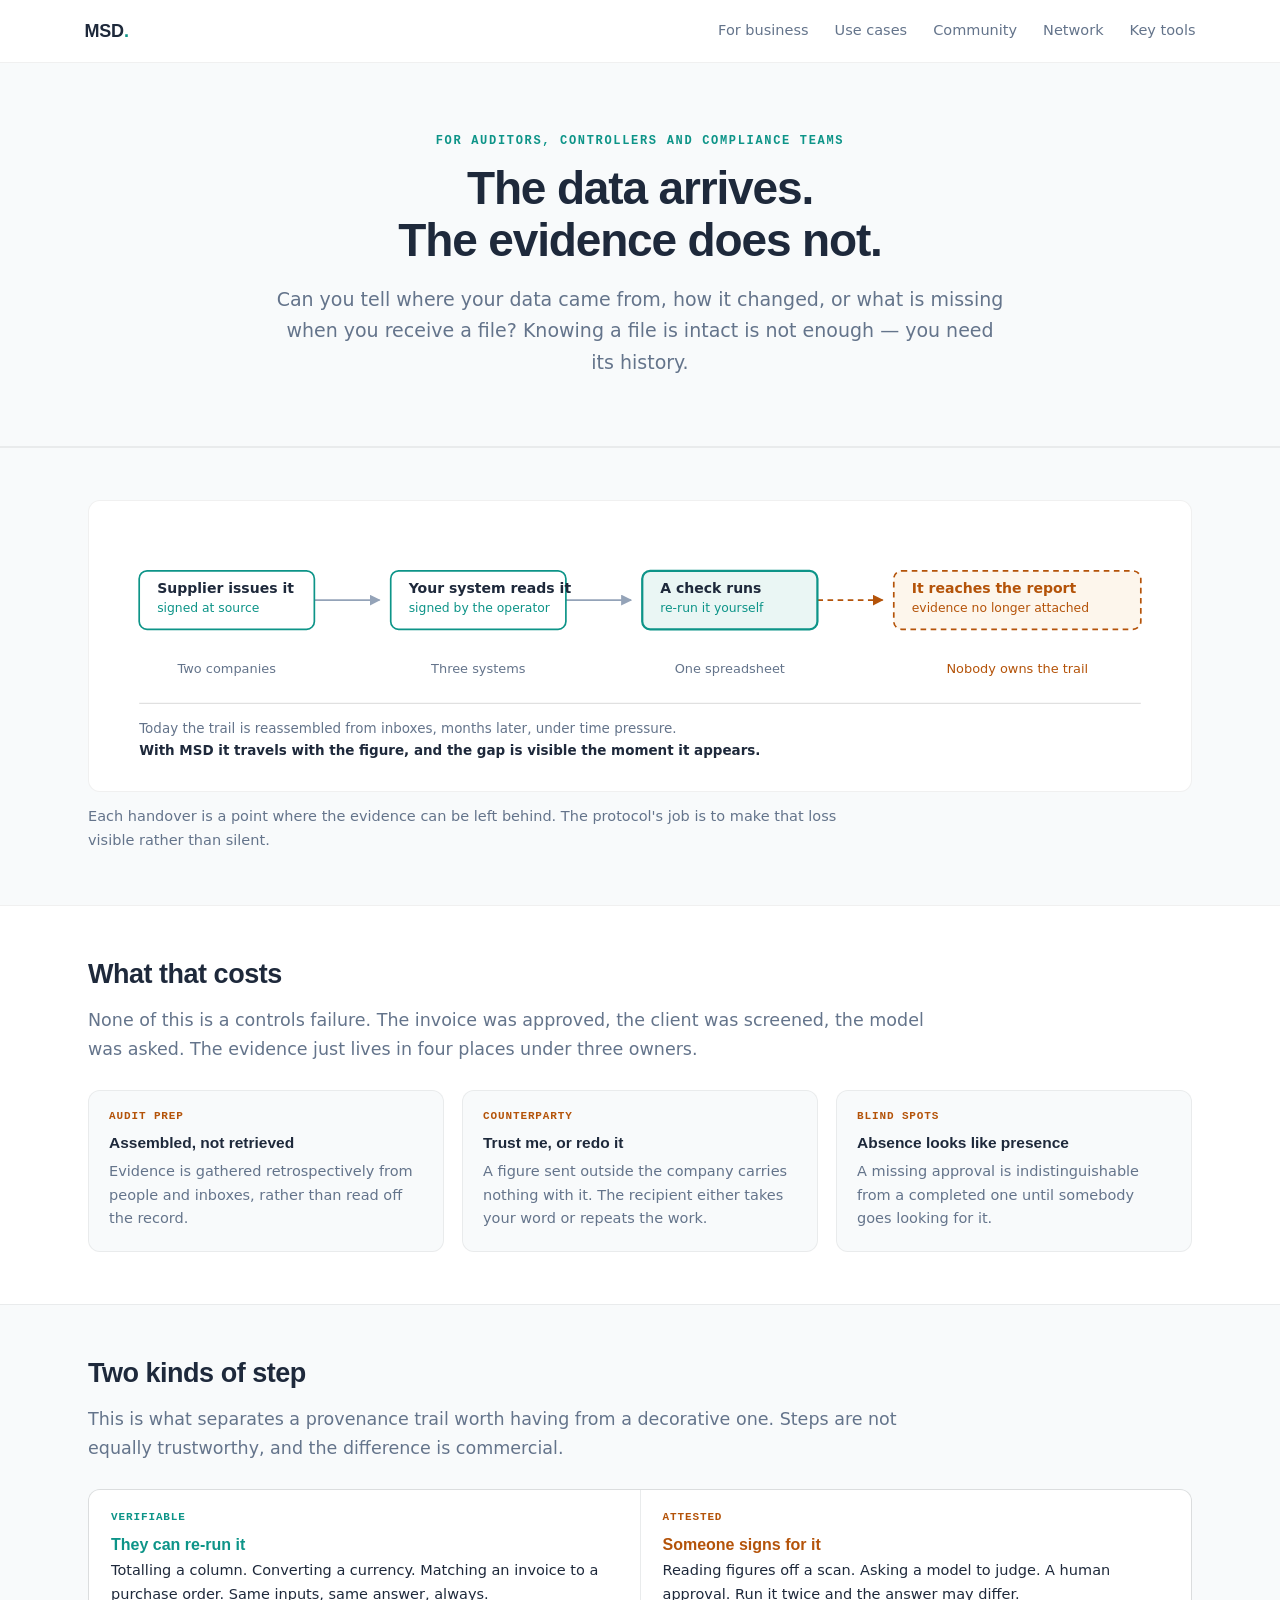
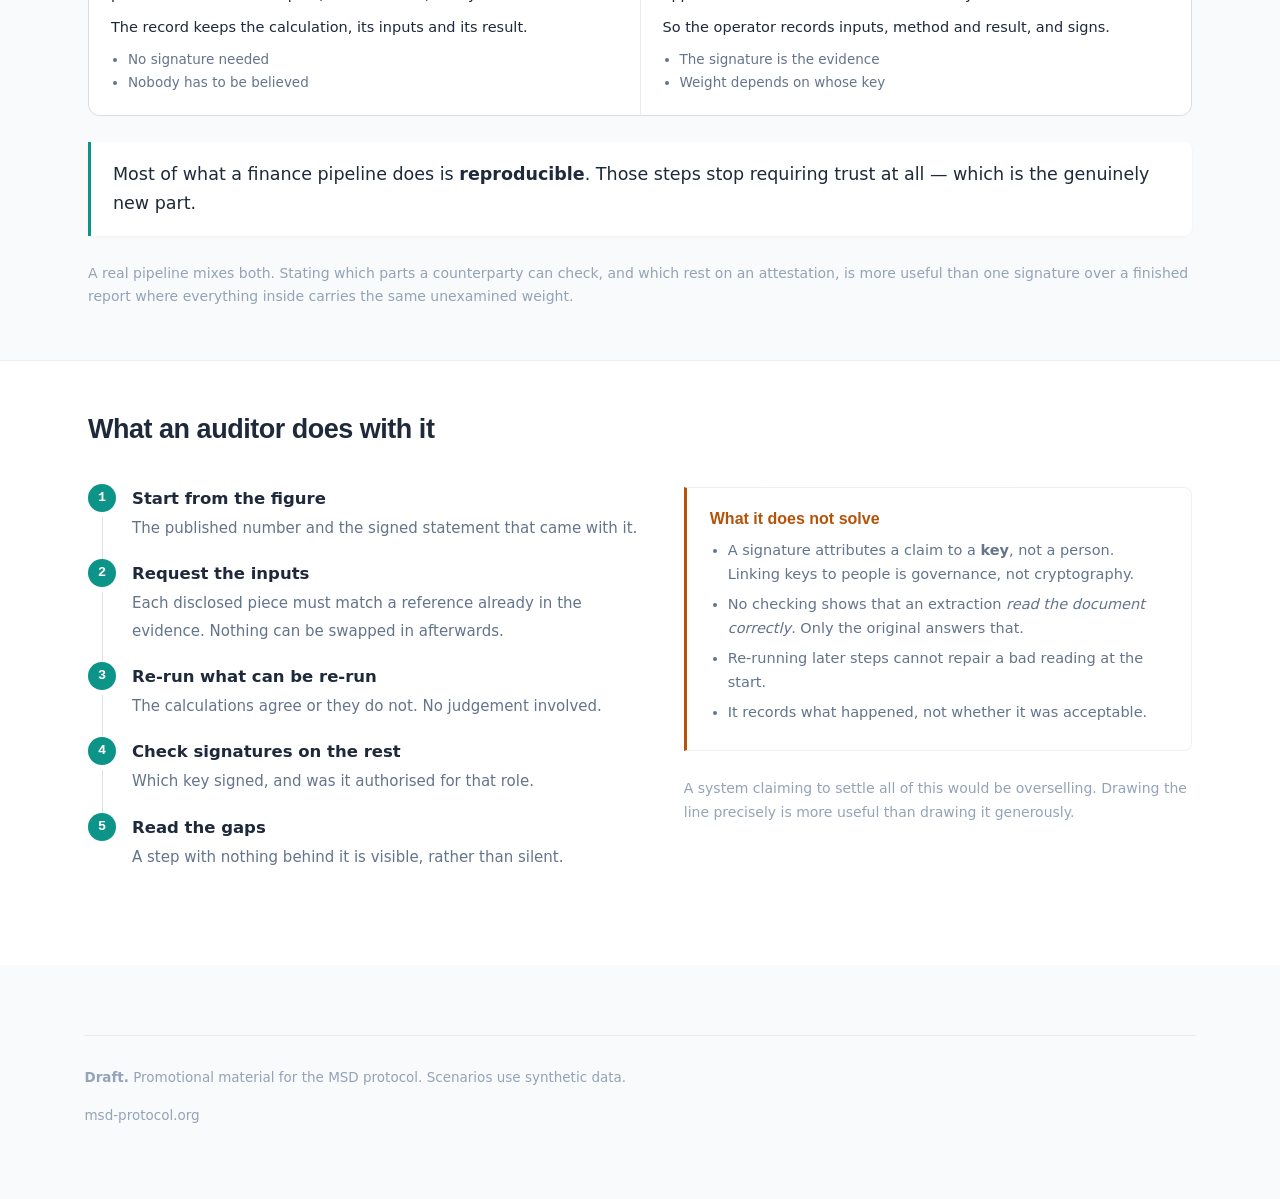
==== commit 73f5f709: "One route to the overview, and one row per page in Umami Two fixes, both found by looking at real ou" ====
--- a/docs/business.html
+++ b/docs/business.html
@@ -149,16 +149,6 @@
   </div>
 </div></section>
 
-<section class="band plain"><div class="wrap">
-  <div class="takeaway">
-    <div class="takeaway-copy">
-      <h2>Take it away with you</h2>
-      <p>A one-page overview of what is on this page: what MSD is, what it costs to try, and where it does not help yet. No email needed — if you would rather we told you when something changes, <a href="index.html#keep-me-posted">leave an address</a>.</p>
-    </div>
-    <a class="btn btn-primary dl" id="overviewDirect" href="files/msd-overview-placeholder.pdf" download>Download the overview</a>
-  </div>
-</div></section>
-
 <div class="wrap"><footer>
   <p><strong>Draft.</strong> Promotional material for the MSD protocol. Scenarios use synthetic data.</p>
   <p>msd-protocol.org</p>
--- a/docs/style.css
+++ b/docs/style.css
@@ -392,12 +392,3 @@
   .stage svg{width:860px;max-width:none}
 }
 
-/* Permanent, ungated copy of the overview. The gated one on the landing page
-   is the measurement; this one is the courtesy — somebody who has read the
-   whole business page should not have to trade an address for a summary of
-   what they just read. Tracked separately so the two routes can be compared. */
-.takeaway{display:flex;gap:30px;align-items:center;justify-content:space-between;flex-wrap:wrap}
-.takeaway-copy{flex:1 1 440px}
-.takeaway-copy h2{margin:0 0 7px}
-.takeaway-copy p{margin:0;color:var(--text-2);max-width:62ch}
-.takeaway .dl{white-space:nowrap;flex:0 0 auto}
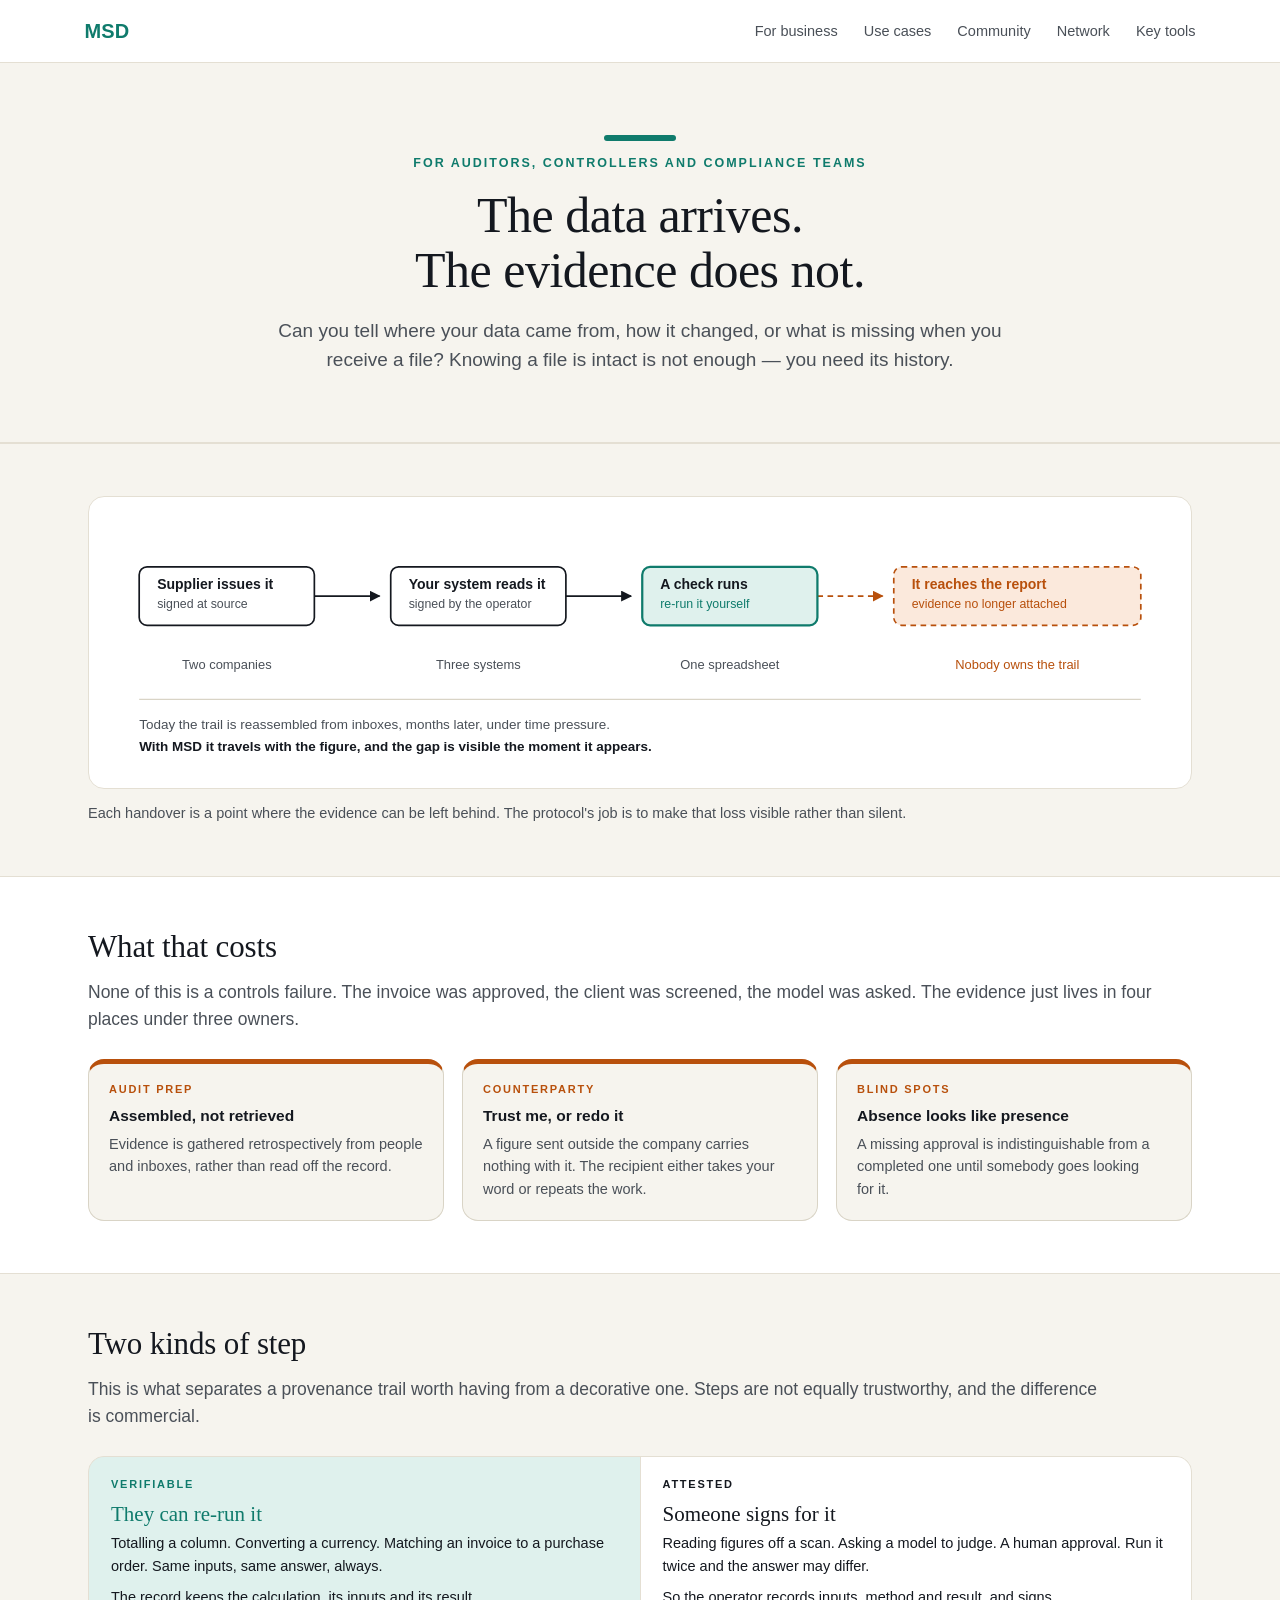
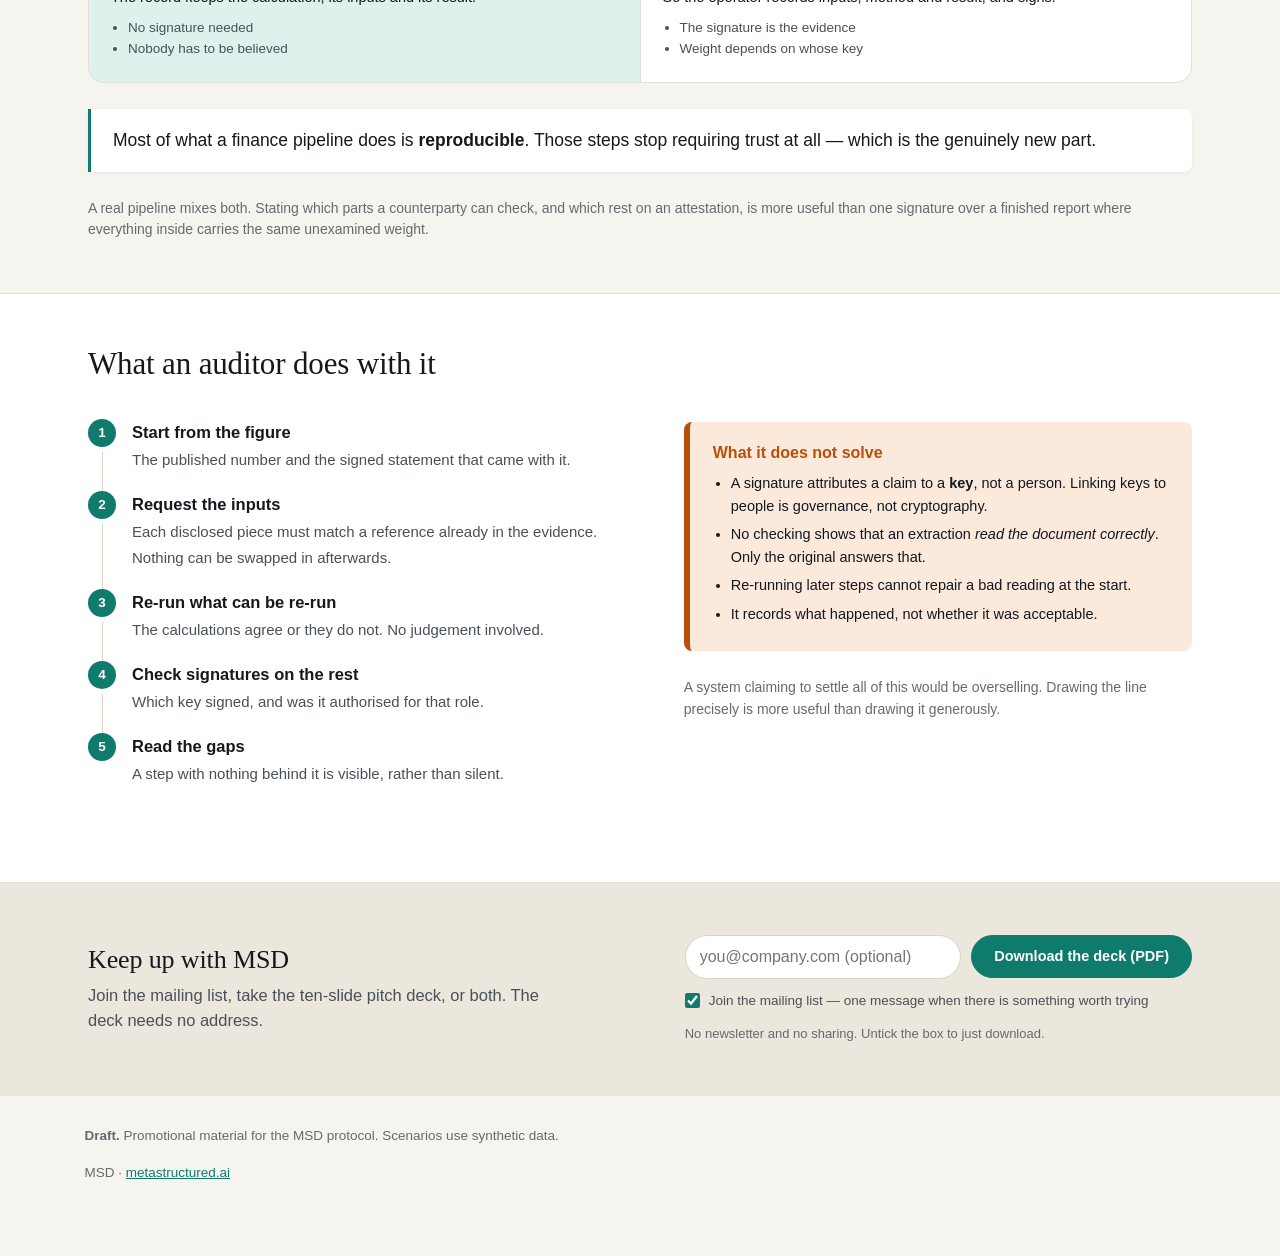
==== commit d5bcba40: "Restyle to the MSD brand, ship the pitch deck, rebuild the 10-21 asks - Brand guidelines v1.0, light" ====
--- a/docs/business.html
+++ b/docs/business.html
@@ -10,7 +10,7 @@
 <body>
 
 <nav><div class="wrap">
-  <a class="brand" href="./">MSD<span>.</span></a>
+  <a class="brand" href="./">MSD</a>
   <div class="nav-links">
     <a href="business.html">For business</a>
     <a href="index.html#see-it">Use cases</a>
@@ -32,25 +32,25 @@
          aria-label="One figure crossing four systems: it is signed when the supplier issues it, re-checkable after extraction, still sound after the match, and arrives in the report with its evidence no longer attached.">
       <defs>
         <marker id="bz-ar" viewBox="0 0 10 10" refX="9" refY="5" markerWidth="7" markerHeight="7" orient="auto-start-reverse">
-          <path d="M0 0 L10 5 L0 10 z" fill="var(--text-3)"/>
+          <path d="M0 0 L10 5 L0 10 z" fill="var(--text-1)"/>
         </marker>
         <marker id="bz-ar-a" viewBox="0 0 10 10" refX="9" refY="5" markerWidth="7" markerHeight="7" orient="auto-start-reverse">
           <path d="M0 0 L10 5 L0 10 z" fill="var(--amber)"/>
         </marker>
       </defs>
 
-      <line x1="190" y1="74" x2="248" y2="74" stroke="var(--text-3)" stroke-width="1.4" marker-end="url(#bz-ar)"/>
-      <line x1="414" y1="74" x2="472" y2="74" stroke="var(--text-3)" stroke-width="1.4" marker-end="url(#bz-ar)"/>
+      <line x1="190" y1="74" x2="248" y2="74" stroke="var(--text-1)" stroke-width="1.4" marker-end="url(#bz-ar)"/>
+      <line x1="414" y1="74" x2="472" y2="74" stroke="var(--text-1)" stroke-width="1.4" marker-end="url(#bz-ar)"/>
       <line x1="638" y1="74" x2="696" y2="74" stroke="var(--amber)" stroke-width="1.4" stroke-dasharray="5 4" marker-end="url(#bz-ar-a)"/>
 
       <g>
-        <rect x="34" y="48" width="156" height="52" rx="7" fill="var(--bg-card)" stroke="var(--teal)" stroke-width="1.5"/>
+        <rect x="34" y="48" width="156" height="52" rx="7" fill="var(--bg-card)" stroke="var(--text-1)" stroke-width="1.5"/>
         <text x="50" y="68" font-family="var(--sans)" font-size="12.5" font-weight="600" fill="var(--text-1)">Supplier issues it</text>
-        <text x="50" y="85" font-family="var(--sans)" font-size="11" fill="var(--teal)">signed at source</text>
+        <text x="50" y="85" font-family="var(--sans)" font-size="11" fill="var(--text-2)">signed at source</text>
 
-        <rect x="258" y="48" width="156" height="52" rx="7" fill="var(--bg-card)" stroke="var(--teal)" stroke-width="1.5"/>
+        <rect x="258" y="48" width="156" height="52" rx="7" fill="var(--bg-card)" stroke="var(--text-1)" stroke-width="1.5"/>
         <text x="274" y="68" font-family="var(--sans)" font-size="12.5" font-weight="600" fill="var(--text-1)">Your system reads it</text>
-        <text x="274" y="85" font-family="var(--sans)" font-size="11" fill="var(--teal)">signed by the operator</text>
+        <text x="274" y="85" font-family="var(--sans)" font-size="11" fill="var(--text-2)">signed by the operator</text>
 
         <rect x="482" y="48" width="156" height="52" rx="7" fill="var(--teal-bg)" stroke="var(--teal)" stroke-width="2"/>
         <text x="498" y="68" font-family="var(--sans)" font-size="12.5" font-weight="600" fill="var(--text-1)">A check runs</text>
@@ -149,9 +149,28 @@
   </div>
 </div></section>
 
+<section class="band signup-band signup-foot"><div class="wrap">
+  <div class="signup">
+    <div class="signup-copy">
+      <h2>Keep up with MSD</h2>
+      <p>Join the mailing list, take the ten-slide pitch deck, or both. The deck needs no address.</p>
+    </div>
+    <form class="signup-form" data-placement="foot" novalidate>
+      <label class="sr-only" for="signupEmail-foot">Email address (optional)</label>
+      <input id="signupEmail-foot" name="email" type="email" placeholder="you@company.com (optional)" autocomplete="email">
+      <button class="btn btn-primary" type="submit">Download the deck (PDF)</button>
+      <label class="signup-opt" for="signupKeep-foot">
+        <input type="checkbox" id="signupKeep-foot" checked>
+        <span>Join the mailing list — one message when there is something worth trying</span>
+      </label>
+      <p class="signup-note">No newsletter and no sharing. Untick the box to just download.</p>
+    </form>
+  </div>
+</div></section>
+
 <div class="wrap"><footer>
   <p><strong>Draft.</strong> Promotional material for the MSD protocol. Scenarios use synthetic data.</p>
-  <p>msd-protocol.org</p>
+  <p>MSD · <a href="https://metastructured.ai">metastructured.ai</a></p>
 </footer></div>
 
 <script src="msd-analytics.js" defer></script>
--- a/docs/style.css
+++ b/docs/style.css
@@ -1,22 +1,27 @@
 /* MSD marketing pages.
-   Tokens mirror the live msd-protocol.org site so this ports with minimal change. */
+   Tokens follow the MSD Brand Guidelines v1.0, light (pitch deck) style:
+   paper ground, ink text, teal carries the brand, amber only for what is
+   missing. Names are kept from the earlier msd-protocol.org mirror so the
+   pages did not need to change when the palette did. */
 :root{
-  --bg:#f8fafb; --bg-card:#ffffff;
-  --text-1:#1e293b; --text-2:#64748b; --text-3:#94a3b8;
-  --primary:#445577; --teal:#0d9488;
-  --amber:#b45309; --amber-bg:#fdf6ec;
-  --teal-bg:#eaf6f4;
-  --border:rgba(0,0,0,.06); --border-strong:rgba(0,0,0,.12);
-  --radius-sm:6px; --radius-md:8px; --radius-lg:12px;
-  --shadow-sm:0 1px 3px rgba(0,0,0,.04);
-  --shadow-md:0 4px 16px rgba(0,0,0,.06);
-  --sans:Inter,-apple-system,BlinkMacSystemFont,"Segoe UI",Roboto,system-ui,sans-serif;
-  --display:Manrope,Inter,-apple-system,sans-serif;
-  --mono:"JetBrains Mono",ui-monospace,SFMono-Regular,Menlo,monospace;
+  --bg:#f6f4ee; --bg-card:#ffffff; --bg-deep:#ebe7dc;          /* paper, white, paper deep */
+  --text-1:#14181f; --text-2:#4a5058; --text-3:#656a71;        /* ink, slate, small print */
+  --primary:#0a6558; --teal:#0f7b6c; --mint:#2fa593; --mint-soft:#8fd9c9;
+  --teal-bg:#dff1ed;                                           /* mint tint: "verifiable" */
+  --amber:#b8500c; --amber-bg:#fbe9dc;                         /* missing or attention only */
+  --gradient:linear-gradient(135deg,#0a6558 0%,#2fa593 60%,#8fd9c9 100%);
+  --border:#e4dfd3; --border-strong:#d9d4c6;
+  --radius-sm:6px; --radius-md:8px; --radius-lg:16px; --radius-pill:999px;
+  --shadow-sm:0 1px 3px rgba(15,123,108,.06);
+  --shadow-md:0 8px 24px rgba(15,123,108,.10);
+  --sans:"Helvetica Neue",Helvetica,Arial,sans-serif;
+  --display:Georgia,"Times New Roman",serif;                   /* headlines: regular, never bold */
+  --mono:ui-monospace,SFMono-Regular,Menlo,monospace;
+  --label-spacing:.16em;                                       /* 2-3px at label sizes */
 }
 *{box-sizing:border-box}
 html{scroll-behavior:smooth}
-body{margin:0;background:var(--bg);color:var(--text-1);font:16.5px/1.65 var(--sans);
+body{margin:0;background:var(--bg);color:var(--text-1);font:16.5px/1.55 var(--sans);
   -webkit-font-smoothing:antialiased}
 /* Ratio-based, not a fixed cap: the column grows with the viewport so a wide
    monitor does not spend its extra width on margins. 90vw governs throughout
@@ -37,22 +42,27 @@
 /* nav */
 nav{border-bottom:1px solid var(--border);background:var(--bg-card)}
 nav .wrap{display:flex;align-items:center;justify-content:space-between;height:62px}
-.brand{font:700 18px var(--display);color:var(--text-1);text-decoration:none;letter-spacing:-.01em}
-.brand span{color:var(--teal)}
+/* wordmark: "MSD" in bold sans, brand teal, no full stop */
+.brand{font:700 20px var(--sans);color:var(--teal);text-decoration:none;letter-spacing:.01em}
 .nav-links{display:flex;gap:26px;align-items:center}
 .nav-links a{color:var(--text-2);text-decoration:none;font-size:14.5px}
 .nav-links a:hover{color:var(--text-1)}
 @media(max-width:600px){.nav-links a.hide-sm{display:none}}
 
 /* type */
-h1{font:700 clamp(32px,5vw,46px)/1.12 var(--display);letter-spacing:-.025em;margin:0 0 18px;
+/* headlines: Georgia regular, line height about 1.1, never bold */
+h1{font:400 clamp(34px,5vw,50px)/1.1 var(--display);letter-spacing:-.01em;margin:0 0 18px;
   text-wrap:balance;max-width:28ch}
-h2{font:650 27px/1.25 var(--display);letter-spacing:-.018em;margin:58px 0 14px;text-wrap:balance}
-h3{font:650 18px/1.4 var(--display);margin:30px 0 8px;text-wrap:balance}
+h2{font:400 31px/1.15 var(--display);letter-spacing:-.005em;margin:58px 0 14px;text-wrap:balance}
+h3{font:700 18px/1.35 var(--sans);margin:30px 0 8px;text-wrap:balance}
 p{margin:0 0 16px;text-wrap:pretty}
 .lede{font-size:19px;color:var(--text-2);text-wrap:pretty}
-.eyebrow{font:600 12px/1 var(--mono);letter-spacing:.14em;text-transform:uppercase;
-  color:var(--teal);margin-bottom:16px}
+.eyebrow{font:700 12.5px/1 var(--sans);letter-spacing:var(--label-spacing);text-transform:uppercase;
+  color:var(--teal);margin-bottom:18px}
+/* the 72 x 6 teal accent bar the deck and posters put above a title */
+.hero .eyebrow::before{content:"";display:block;width:72px;height:6px;border-radius:3px;
+  background:var(--teal);margin-bottom:16px}
+.hero-center .eyebrow::before{margin-left:auto;margin-right:auto}
 .muted{color:var(--text-2)} .small{font-size:14.5px}
 a{color:var(--teal)}
 
@@ -94,7 +104,7 @@
 .hero-split .wrap{display:grid;grid-template-columns:minmax(0,.82fr) minmax(0,1.18fr);
   gap:44px;align-items:center}
 .hero-split .hero-copy{min-width:0}
-/* 20ch keeps 'Every number came / from somewhere.' on two lines */
+/* 17ch keeps 'Every value came / from somewhere.' on two lines */
 .hero-split h1{max-width:min(17ch,100%);font-size:clamp(32px,3.4vw,52px)}
 .hero-split .lede{max-width:min(36ch,100%);font-size:clamp(17px,1.35vw,21px)}
 .hero-split .note{max-width:min(40ch,100%);font-size:clamp(13.5px,1vw,15.5px)}
@@ -108,14 +118,14 @@
 /* video */
 .video-wrap{background:var(--bg-card);border:1px solid var(--border);border-radius:var(--radius-lg);
   overflow:hidden;box-shadow:var(--shadow-md);margin:30px 0}
-.video-wrap video{width:100%;display:block;background:#e8edf0}
+.video-wrap video{width:100%;display:block;background:var(--bg)}
 .video-cap{font-size:13.5px;color:var(--text-3);padding:11px 16px;border-top:1px solid var(--border)}
 
 /* legend — mirrors the video key */
 .legend{display:flex;flex-wrap:wrap;gap:20px;margin:22px 0 0;font-size:13.5px;color:var(--text-2)}
 .legend b{font-weight:600;color:var(--text-1)}
 .dot{display:inline-block;width:9px;height:9px;border-radius:50%;margin-right:7px;vertical-align:1px}
-.dot.sign{background:var(--teal)} .dot.ver{background:var(--primary)}
+.dot.sign{background:var(--text-1)} .dot.ver{background:var(--teal)}
 .dot.miss{background:var(--amber)}
 
 /* cards */
@@ -124,20 +134,22 @@
 .cards:has(> :nth-child(4)):not(:has(> :nth-child(5))){grid-template-columns:repeat(2,1fr)}
 @media(max-width:820px){.cards,
   .cards:has(> :nth-child(4)):not(:has(> :nth-child(5))){grid-template-columns:1fr}}
-.card{background:var(--bg-card);border:1px solid var(--border);border-radius:var(--radius-lg);
+/* brand card: white, 16px corners, 1px border, 5px teal top edge */
+.card{background:var(--bg-card);border:1px solid var(--border-strong);border-top:5px solid var(--teal);
+  border-radius:var(--radius-lg);
   padding:22px;box-shadow:var(--shadow-sm);text-decoration:none;color:inherit;display:block;
   transition:box-shadow .16s,transform .16s}
 a.card:hover{box-shadow:var(--shadow-md);transform:translateY(-2px)}
 .card h3{margin:0 0 7px;font-size:17px}
 .card p{font-size:14.5px;color:var(--text-2);margin:0}
-.card .tag{font:600 11px/1 var(--mono);letter-spacing:.08em;text-transform:uppercase;
+.card .tag{font:700 11px/1 var(--sans);letter-spacing:var(--label-spacing);text-transform:uppercase;
   color:var(--teal);display:block;margin-bottom:10px}
 
 /* cards that lead with the case's poster frame: the image is the content, so it
    goes edge to edge and the padding moves to an inner body */
 .cards-media .card{padding:0;overflow:hidden;display:flex;flex-direction:column}
-.cards-media .card img{width:100%;height:auto;aspect-ratio:1600/842;object-fit:contain;
-  display:block;background:#e8edf0;border-bottom:1px solid var(--border)}
+.cards-media .card img{width:100%;height:auto;aspect-ratio:16/9;object-fit:contain;
+  display:block;background:var(--bg);border-bottom:1px solid var(--border)}
 .cards-media .card-body{padding:18px 20px 20px}
 .cards-media .card p{text-wrap:pretty}
 
@@ -145,11 +157,11 @@
 .split{display:grid;grid-template-columns:1fr 1fr;gap:18px;margin:26px 0}
 @media(max-width:760px){.split{grid-template-columns:1fr}}
 .panel{border-radius:var(--radius-lg);padding:22px;border:1px solid var(--border)}
-.panel.check{background:var(--teal-bg);border-color:rgba(13,148,136,.22)}
-.panel.trust{background:var(--amber-bg);border-color:rgba(180,83,9,.2)}
+.panel.check{background:var(--teal-bg);border-color:var(--teal)}
+.panel.trust{background:var(--bg-card);border-color:var(--text-1)}
 .panel h3{margin:0 0 4px;font-size:16.5px}
-.panel.check h3{color:var(--teal)} .panel.trust h3{color:var(--amber)}
-.panel .tag{font:600 11px/1 var(--mono);letter-spacing:.08em;text-transform:uppercase;
+.panel.check h3{color:var(--teal)} .panel.trust h3{color:var(--text-1)}
+.panel .tag{font:700 11px/1 var(--sans);letter-spacing:var(--label-spacing);text-transform:uppercase;
   opacity:.8;display:block;margin-bottom:11px}
 .panel p{font-size:14.5px;margin:0 0 10px}
 .panel ul{margin:0;padding-left:18px;font-size:14px;color:var(--text-2)}
@@ -163,17 +175,17 @@
 .steps{counter-reset:s;list-style:none;padding:0;margin:24px 0}
 .steps li{counter-increment:s;position:relative;padding:0 0 19px 44px}
 .steps li::before{content:counter(s);position:absolute;left:0;top:-1px;width:28px;height:28px;
-  border-radius:50%;background:var(--teal);color:#fff;font:600 13.5px/28px var(--mono);text-align:center}
+  border-radius:50%;background:var(--teal);color:#fff;font:700 13.5px/28px var(--sans);text-align:center}
 .steps li::after{content:"";position:absolute;left:13.5px;top:32px;bottom:1px;width:1px;background:var(--border-strong)}
 .steps li:last-child::after{display:none}
 .steps strong{display:block;margin-bottom:2px}
 .steps span{color:var(--text-2);font-size:15px}
 
-/* limits */
-.limits{background:var(--bg-card);border:1px solid var(--border);border-left:3px solid var(--amber);
-  border-radius:0 var(--radius-md) var(--radius-md) 0;padding:20px 23px;margin:26px 0}
+/* limits: the brand callout — amber tint, 6px amber left edge, 8px corners */
+.limits{background:var(--amber-bg);border-left:6px solid var(--amber);
+  border-radius:var(--radius-md);padding:20px 23px;margin:26px 0}
 .limits h3{margin:0 0 9px;font-size:16px;color:var(--amber)}
-.limits ul{margin:0;padding-left:18px;font-size:14.5px;color:var(--text-2)}
+.limits ul{margin:0;padding-left:18px;font-size:14.5px;color:var(--text-1)}
 .limits li{margin-bottom:6px}
 
 /* status strip */
@@ -184,7 +196,7 @@
 /* table */
 table{width:100%;border-collapse:collapse;margin:22px 0;font-size:14.5px}
 th,td{text-align:left;padding:11px 12px;border-bottom:1px solid var(--border);vertical-align:top}
-th{font:600 11.5px/1 var(--mono);letter-spacing:.07em;text-transform:uppercase;color:var(--text-3)}
+th{font:700 11.5px/1 var(--sans);letter-spacing:var(--label-spacing);text-transform:uppercase;color:var(--text-3)}
 tbody tr:last-child td{border-bottom:none}
 
 footer{margin-top:70px;padding:30px 0 56px;border-top:1px solid var(--border);
@@ -207,6 +219,17 @@
    blocks — cards, tables, .duo, media — still take the whole width. */
 .section-lede{font-size:17.5px;color:var(--text-2);margin:0 0 26px;text-wrap:pretty;
   max-width:min(78ch,100%)}
+/* A lede that introduces a full-width block belongs to that block, so it runs
+   the block's width. Left on the 78ch prose cap it reads as a stranded column
+   above something two or three times wider — the defect the cap exists to
+   prevent, caused by it. Listed by block rather than applied to every lede,
+   because a lede above ordinary prose should still get a reading measure. */
+.wrap:has(> .evidence) > .section-lede,
+.wrap:has(> .journey) > .section-lede,
+.wrap:has(> .stage) > .section-lede,
+.wrap:has(> .stats) > .section-lede,
+.wrap:has(> .compare) > .section-lede,
+.wrap:has(> .cards) > .section-lede{max-width:100%}
 /* a heading centred over a full-width card row, where a left-aligned one
    would sit oddly against three evenly spaced cards */
 h2.center{text-align:center}
@@ -215,11 +238,13 @@
 /* cost / stat row */
 .stats{display:grid;grid-template-columns:repeat(3,1fr);gap:18px;margin:4px 0 0}
 @media(max-width:820px){.stats{grid-template-columns:1fr}}
-.stat{background:var(--bg);border:1px solid var(--border);border-radius:var(--radius-lg);padding:20px}
+/* stats describe problems, so they take the brand card with an amber top edge */
+.stat{background:var(--bg);border:1px solid var(--border-strong);border-top:5px solid var(--amber);
+  border-radius:var(--radius-lg);padding:20px}
 .band.plain .stat{background:var(--bg-card)}
-.stat h4{margin:0 0 6px;font:650 15.5px/1.35 var(--display)}
+.stat h4{margin:0 0 6px;font:700 15.5px/1.35 var(--sans)}
 .stat p{margin:0;font-size:14.5px;color:var(--text-2)}
-.stat .ico{font:600 11px/1 var(--mono);letter-spacing:.08em;text-transform:uppercase;
+.stat .ico{font:700 11px/1 var(--sans);letter-spacing:var(--label-spacing);text-transform:uppercase;
   color:var(--amber);display:block;margin-bottom:11px}
 
 /* two-up: text beside a visual or a second block */
@@ -239,11 +264,13 @@
   border:1px solid var(--border);border-radius:var(--radius-lg);overflow:hidden;margin:26px 0}
 @media(max-width:700px){.compare{grid-template-columns:1fr}}
 .compare > div{background:var(--bg-card);padding:22px}
-.compare .hd{font:650 16px/1.3 var(--display);margin:0 0 3px}
-.compare .sub{font:600 11px/1 var(--mono);letter-spacing:.08em;text-transform:uppercase;
+.compare .hd{font:400 21px/1.2 var(--display);margin:0 0 5px}
+.compare .sub{font:700 11px/1 var(--sans);letter-spacing:var(--label-spacing);text-transform:uppercase;
   margin:0 0 12px}
 .compare .c-ver .hd,.compare .c-ver .sub{color:var(--teal)}
-.compare .c-att .hd,.compare .c-att .sub{color:var(--amber)}
+/* attested is ink, never amber: amber means missing (brand guide §5) */
+.compare .c-ver{background:var(--teal-bg)}
+.compare .c-att .hd,.compare .c-att .sub{color:var(--text-1)}
 .compare p{font-size:14.5px;margin:0 0 9px}
 .compare ul{margin:0;padding-left:17px;font-size:13.5px;color:var(--text-2)}
 
@@ -252,24 +279,26 @@
 
 /* ---- hero CTAs and analogy (pattern borrowed from c2pa.org / in-toto.io) ---- */
 .cta-row{display:flex;flex-wrap:wrap;gap:11px;margin:26px 0 0}
-.btn{display:inline-block;padding:11px 20px;border-radius:var(--radius-md);
-  border:1px solid var(--border-strong);background:var(--bg-card);color:var(--text-1);
-  text-decoration:none;font-size:14.5px;font-weight:500;transition:.15s}
-.btn:hover{border-color:var(--teal);color:var(--teal)}
+/* buttons are fully rounded: primary solid teal, secondary a teal outline */
+.btn{display:inline-block;padding:11px 22px;border-radius:var(--radius-pill);
+  border:1.5px solid var(--teal);background:transparent;color:var(--teal);
+  text-decoration:none;font:700 14.5px/1.3 var(--sans);transition:.15s;cursor:pointer}
+.btn:hover{background:var(--teal-bg)}
 .btn-primary{background:var(--teal);border-color:var(--teal);color:#fff}
-.btn-primary:hover{background:#0b7f74;border-color:#0b7f74;color:#fff}
-.analogy{background:var(--teal-bg);border:1px solid rgba(13,148,136,.2);
+.btn-primary:hover{background:var(--primary);border-color:var(--primary);color:#fff}
+.analogy{background:var(--teal-bg);border:1px solid var(--teal);
   border-radius:var(--radius-lg);padding:20px 24px;margin:44px 0 0}
 .analogy p{margin:0;font-size:17px;text-wrap:pretty}
 
 /* ---- full-width colour bands (in-toto's main structural device) ---- */
-.band-accent{background:var(--primary);color:#fff;border:0}
+/* the one statement band takes the brand gradient, as the deck's statement slide does */
+.band-accent{background:var(--gradient);color:#fff;border:0}
 .band-accent .wrap{padding:44px 24px;text-align:center}
-.band-accent p{margin:0 auto;max-width:62ch;font-size:18.5px;line-height:1.6;color:#fff;
-  opacity:.95;text-wrap:pretty}
-.band-accent strong{color:#fff;font-weight:650}
-
-.band-teal{background:var(--teal);color:#fff;border:0}
+.band-accent p{margin:0 auto;max-width:62ch;font:400 22px/1.45 var(--display);color:#fff;
+  text-wrap:pretty;text-shadow:0 1px 2px rgba(10,101,88,.35)}
+.band-accent strong{color:#fff;font-weight:400;font-style:italic}
+
+.band-teal{background:var(--primary);color:#fff;border:0}
 .band-teal .wrap{padding:36px 24px;text-align:center}
 .band-teal p{margin:0 auto;max-width:64ch;color:#fff;font-size:16.5px;text-wrap:pretty}
 .band-teal a{color:#fff;text-decoration:underline;text-underline-offset:3px}
@@ -306,21 +335,26 @@
    permission, no dark-theme screenshot, and no data that is not ours. */
 .evidence{margin:26px 0 0;padding:0}
 .ev-stats{display:flex;flex-wrap:wrap;gap:8px;margin-bottom:16px}
-.ev-stat{background:var(--bg-card);border:1px solid var(--border-strong);border-radius:999px;
+.ev-stat{background:var(--bg-card);border:1px solid var(--border-strong);border-radius:var(--radius-pill);
   padding:5px 13px;font-size:13px;color:var(--text-2)}
 .ev-stat b{color:var(--text-1);font-weight:600}
-.ev-stat.warn{background:var(--amber-bg);border-color:rgba(180,83,9,.25);color:var(--amber)}
+.ev-stat.warn{background:var(--amber-bg);border:1px dashed var(--amber);color:var(--amber)}
 .ev-stat.warn b{color:var(--amber)}
 .evidence svg{display:block;width:100%;height:auto;background:var(--bg-card);
   border:1px solid var(--border);border-radius:var(--radius-lg);padding:14px 10px}
-.evidence figcaption{margin-top:13px;color:var(--text-2);font-size:14.5px;max-width:760px}
+/* A figure's caption belongs to the figure and takes its full width. A ch-based
+   cap does not work here: it is a fixed length that ignores the figure, so at a
+   1620px graph the caption still broke at 863px and read as a stranded column —
+   the very defect the prose caps exist to prevent, caused by them. */
+.evidence figcaption{margin-top:13px;color:var(--text-2);font-size:14.5px;
+  max-width:100%}
 /* Below ~820px the graph's labels shrink past legibility if the SVG is scaled to
    fit. Scrolling the figure sideways keeps the type at a readable size, which is
    the right trade for a diagram whose whole point is the words on the nodes. */
 @media(max-width:820px){
   .ev-scroll{overflow-x:auto;-webkit-overflow-scrolling:touch;
     border:1px solid var(--border);border-radius:var(--radius-lg);background:var(--bg-card)}
-  .evidence .ev-scroll svg{width:760px;max-width:none;border:0;border-radius:0;padding:14px 10px}
+  .evidence .ev-scroll svg{width:820px;max-width:none;border:0;border-radius:0;padding:14px 10px}
   .evidence .ev-hint{display:block}
 }
 .ev-hint{display:none;margin:9px 0 0;font-size:13px;color:var(--text-3)}
@@ -333,24 +367,31 @@
 .routes{display:grid;grid-template-columns:repeat(3,1fr);gap:18px}
 @media(max-width:820px){.routes{grid-template-columns:1fr}}
 .route{display:flex;flex-direction:column;background:var(--bg-card);
-  border:1px solid var(--border);border-radius:var(--radius-lg);overflow:hidden;
+  border:1px solid var(--border-strong);border-top:5px solid var(--teal);
+  border-radius:var(--radius-lg);overflow:hidden;
   text-decoration:none;color:inherit;box-shadow:var(--shadow-sm);
   transition:border-color .15s,box-shadow .15s,transform .15s}
-.route:hover{border-color:var(--teal);box-shadow:var(--shadow-md);transform:translateY(-2px)}
-/* The posters are 1600x842 (ratio 1.9), not 16:9, and each carries a burned-in
-   headline — so they declare their real ratio and are never cropped. */
-.route img{width:100%;height:auto;aspect-ratio:1600/842;object-fit:contain;
+.route:hover{border-color:var(--teal);border-top-color:var(--teal);box-shadow:var(--shadow-md);transform:translateY(-2px)}
+/* The posters are 1920x1080 and each carries a burned-in headline and legend,
+   so they declare their real ratio and are never cropped. */
+.route img{width:100%;height:auto;aspect-ratio:16/9;object-fit:contain;
   display:block;background:var(--bg);border-bottom:1px solid var(--border)}
 .route-body{display:flex;flex-direction:column;gap:7px;padding:20px 22px 18px;flex:1}
-.route-k{font:700 17px var(--display);color:var(--text-1);letter-spacing:-.01em}
+.route-k{font:400 22px/1.15 var(--display);color:var(--text-1)}
 .route-w{color:var(--text-2);font-size:14.5px;line-height:1.55}
-.route-go{margin-top:auto;padding-top:6px;color:var(--teal);font-size:13.5px;font-weight:500}
+.route-go{margin-top:auto;padding-top:6px;color:var(--teal);font-size:13.5px;font-weight:700}
 
 /* Interest capture. The supervisor's note (2026-10-13) was that the Network
    sign-in does not read as a way to register interest — "join our mailing list"
    is the pattern people recognise. The Network link stays; this answers a
    different question (who wants to hear more, not who has a file to check). */
 .signup-band{border-top:1px solid var(--border)}
+/* Two positions, per the sponsor's 10-21 review: high on the landing page, and
+   at the foot of every page. The foot one sits on paper deep so it reads as
+   the page's close rather than another section of content. */
+.signup-foot{background:var(--bg-deep)}
+.signup-foot .signup-copy h2{font-size:26px}
+.signup-foot + .wrap footer{margin-top:0;border-top:0}
 .signup{display:grid;grid-template-columns:1.05fr .95fr;gap:36px;align-items:center}
 @media(max-width:820px){.signup{grid-template-columns:1fr;gap:20px}}
 .signup-copy h2{margin:0 0 8px}
@@ -358,7 +399,7 @@
 .signup-form{display:grid;grid-template-columns:1fr auto;gap:10px;align-items:start}
 @media(max-width:560px){.signup-form{grid-template-columns:1fr}}
 .signup-form input{font:16px var(--sans);color:var(--text-1);background:var(--bg-card);
-  border:1px solid var(--border-strong);border-radius:var(--radius-md);padding:12px 14px;width:100%}
+  border:1px solid var(--border-strong);border-radius:var(--radius-pill);padding:12px 14px;width:100%}
 .signup-form input:focus{outline:2px solid var(--teal);outline-offset:1px;border-color:var(--teal)}
 .signup-form .btn{white-space:nowrap}
 .signup-note{grid-column:1/-1;margin:2px 0 0;font-size:13px;color:var(--text-3)}
@@ -376,7 +417,8 @@
 .journey{margin:0;padding:0}
 .journey svg{display:block;width:100%;height:auto;background:var(--bg-card);
   border:1px solid var(--border);border-radius:var(--radius-lg);padding:16px 12px}
-.journey figcaption{margin-top:13px;color:var(--text-2);font-size:14.5px;max-width:760px}
+.journey figcaption{margin-top:13px;color:var(--text-2);font-size:14.5px;
+  max-width:100%}
 @media(max-width:820px){
   .journey{overflow-x:auto;-webkit-overflow-scrolling:touch}
   .journey svg{width:820px;max-width:none}
@@ -392,3 +434,15 @@
   .stage svg{width:860px;max-width:none}
 }
 
+/* The checkbox row spans both grid tracks, and both its children have to be
+   told they may shrink: the span needs flex:1 1 0% (min-width:0 alone does not
+   shrink a flex item below its content) and the box needs an explicit size.
+   Without that the row forced the whole form past a 390px viewport. An earlier
+   attempt used overflow-wrap:anywhere, which passed the overflow test and set
+   the label one character per line — the test could not see it, a screenshot
+   could. */
+.signup-opt{grid-column:1/-1;display:flex;gap:9px;align-items:flex-start;
+  margin-top:2px;font-size:13.5px;color:var(--text-2);cursor:pointer;min-width:0}
+.signup-opt input{margin:2px 0 0;accent-color:var(--teal);flex:0 0 auto;width:15px;height:15px}
+.signup-opt span{min-width:0;flex:1 1 0%}
+.signup-form.is-done .signup-opt{opacity:.55;pointer-events:none}
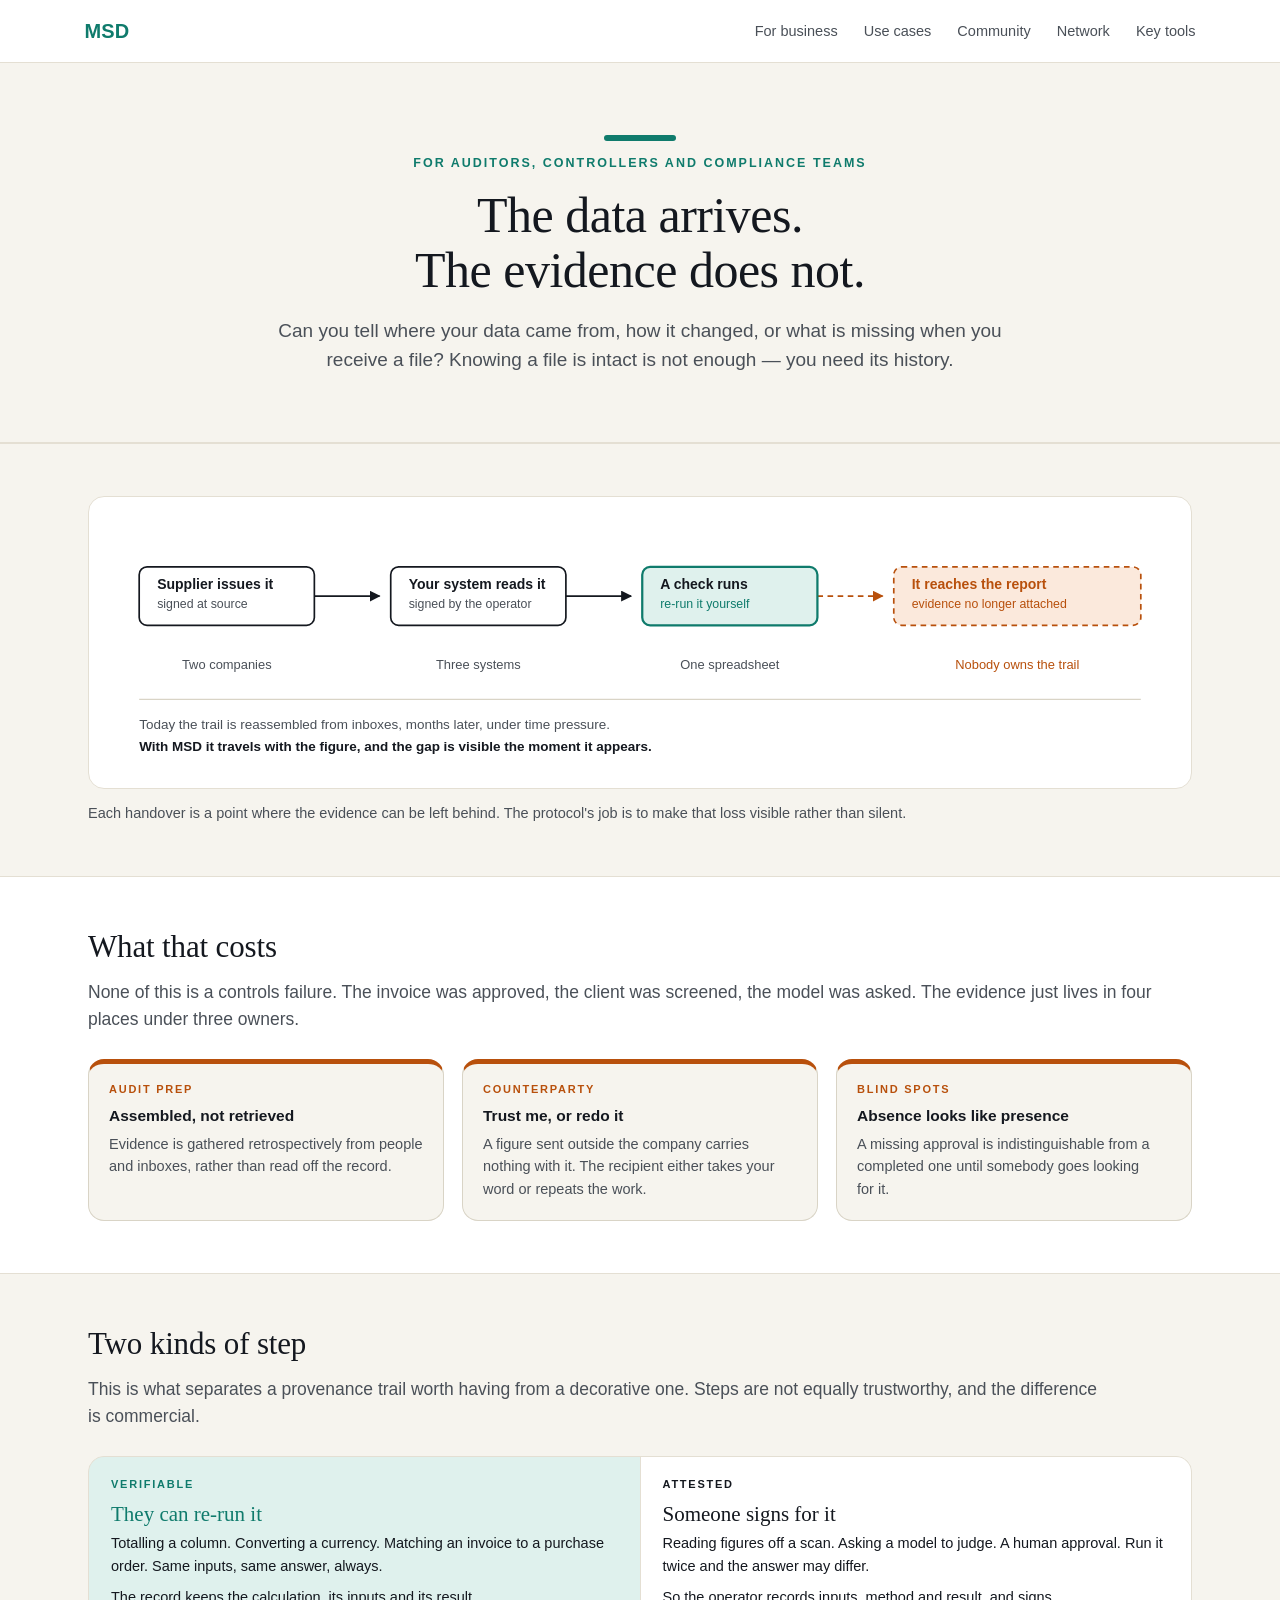
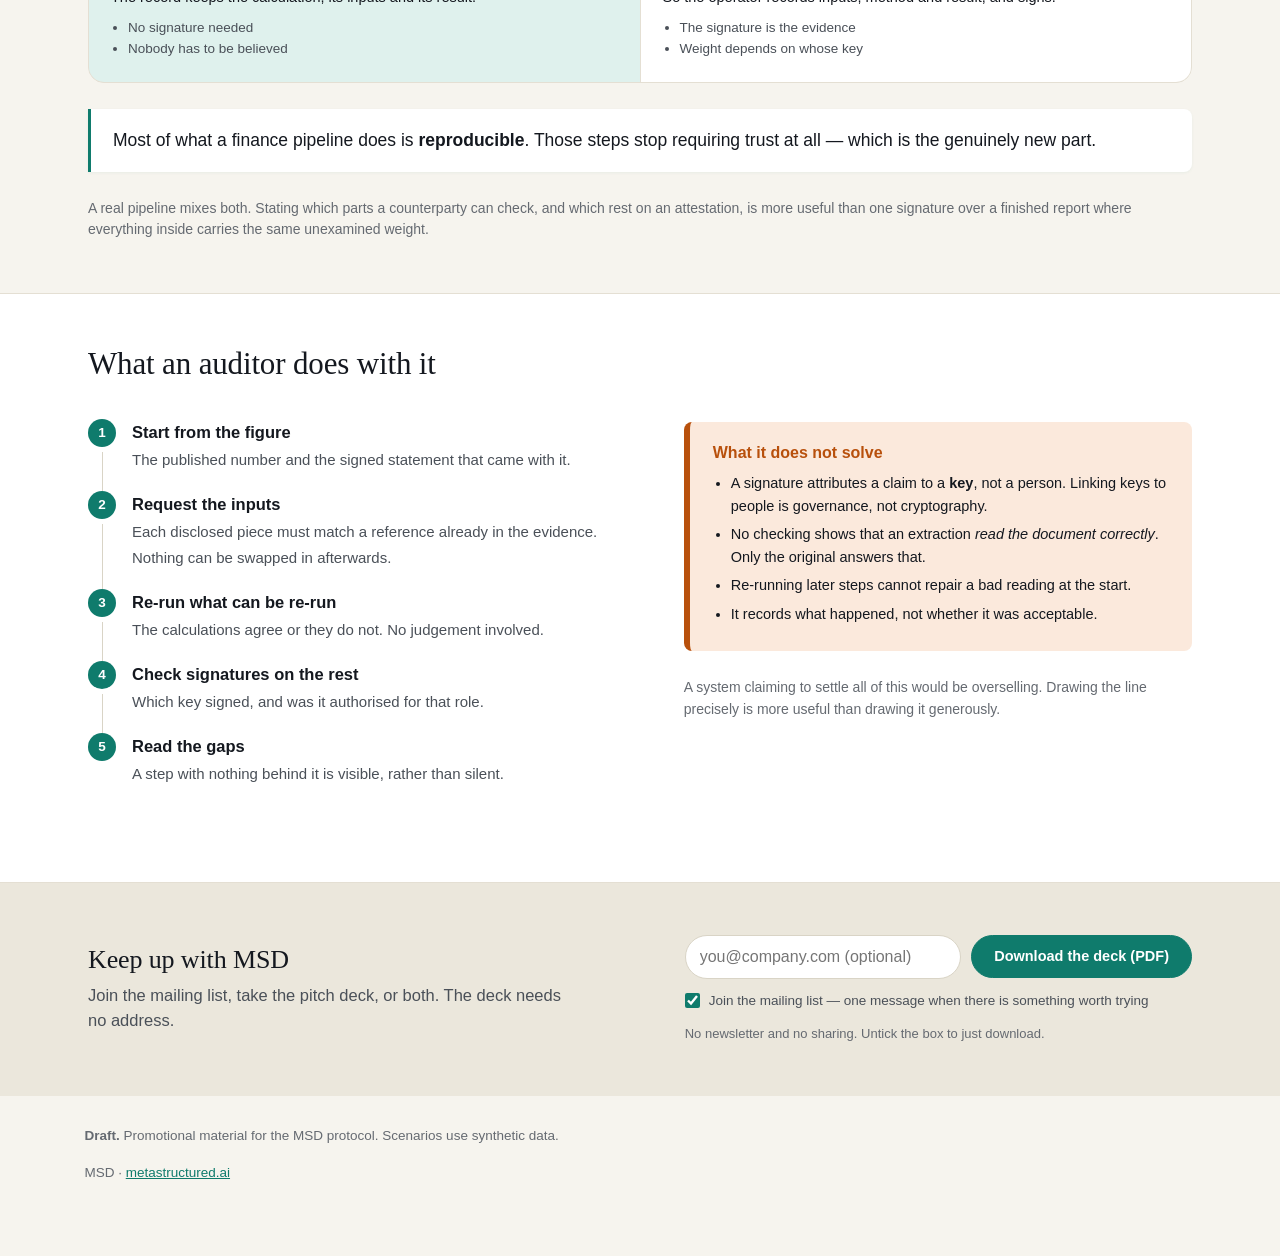
==== commit 4d31bfba: "Move the deck download into the hero, under the video A compact card replaces the full sign-up band:" ====
--- a/docs/business.html
+++ b/docs/business.html
@@ -153,7 +153,7 @@
   <div class="signup">
     <div class="signup-copy">
       <h2>Keep up with MSD</h2>
-      <p>Join the mailing list, take the ten-slide pitch deck, or both. The deck needs no address.</p>
+      <p>Join the mailing list, take the pitch deck, or both. The deck needs no address.</p>
     </div>
     <form class="signup-form" data-placement="foot" novalidate>
       <label class="sr-only" for="signupEmail-foot">Email address (optional)</label>
--- a/docs/style.css
+++ b/docs/style.css
@@ -409,6 +409,16 @@
 .sr-only{position:absolute;width:1px;height:1px;padding:0;margin:-1px;overflow:hidden;
   clip:rect(0,0,0,0);white-space:nowrap;border:0}
 .signup-sub{margin:8px 0 0;color:var(--text-3);font-size:14px}
+/* The landing page's deck download sits in the hero, under the video, as a
+   compact strip: one line of title, then the form. The 10-27 version was a full
+   band after the accent band, and its paragraph about the deck's contents was
+   more than anyone needs to decide whether to take a PDF. */
+.signup-hero{margin-top:16px;padding:16px 18px 14px;background:var(--bg-card);
+  border:1px solid var(--border);border-top:3px solid var(--teal);border-radius:var(--radius-lg)}
+.signup-hero h2{margin:0 0 10px;font:600 13px/1.3 var(--sans);letter-spacing:.16em;
+  text-transform:uppercase;color:var(--text-2)}
+.signup-hero .signup-form input{padding:10px 14px}
+.signup-hero .signup-note{font-size:12.5px}
 .signup-download{grid-column:1/-1;display:inline-block;margin-top:4px;
   color:var(--teal);font-weight:500;font-size:14.5px}
 
